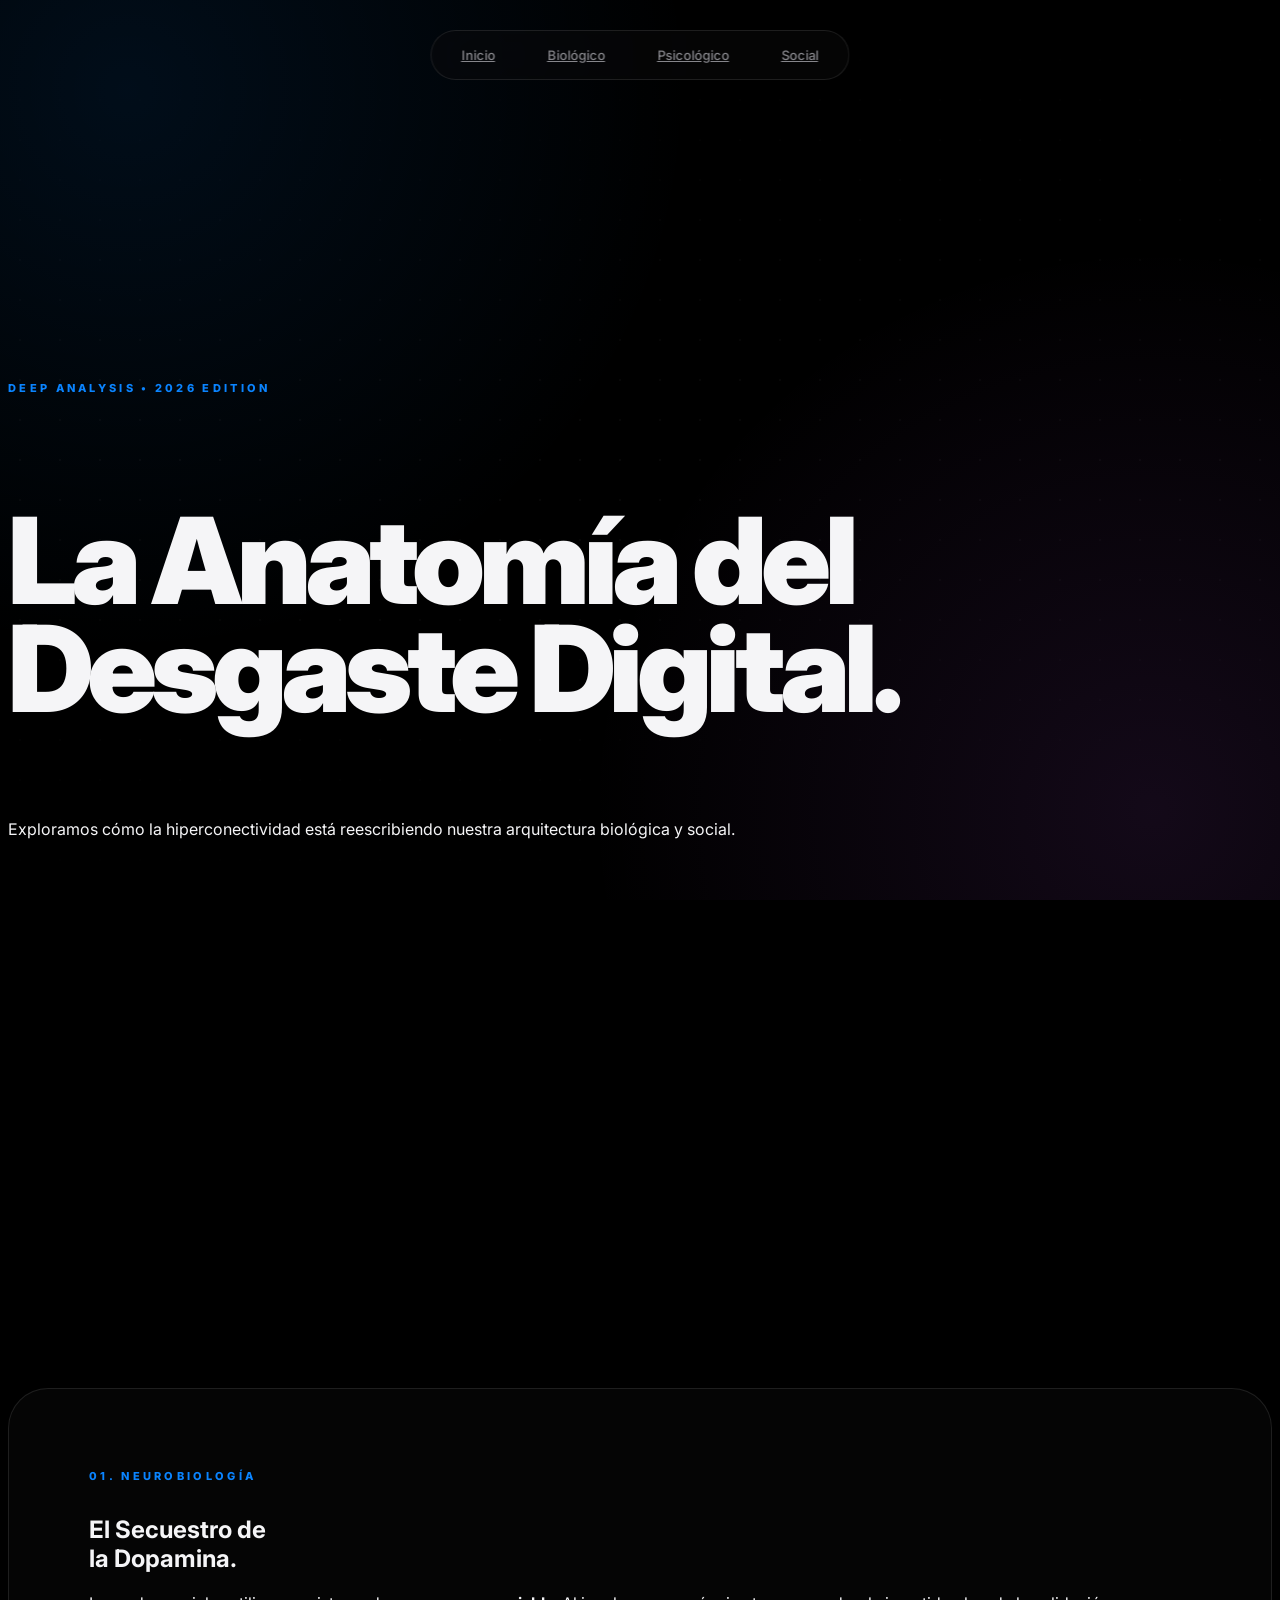
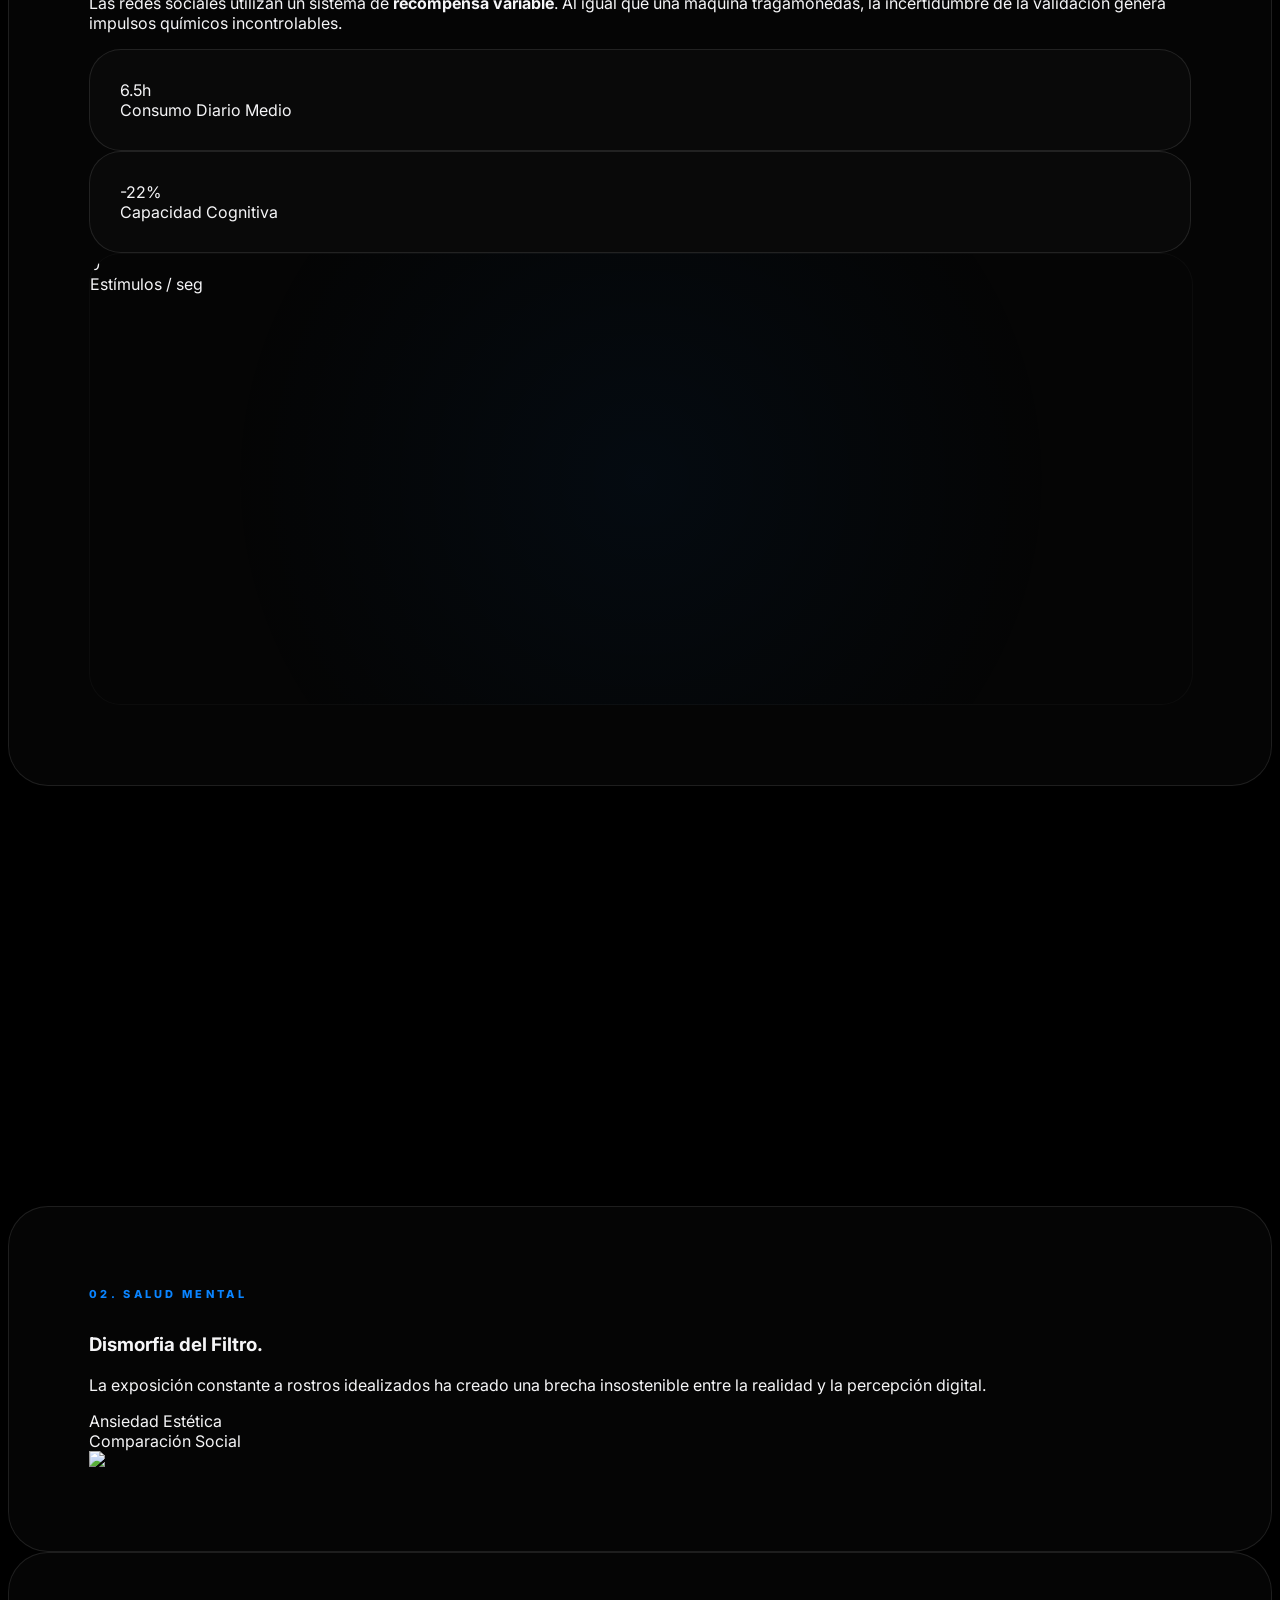
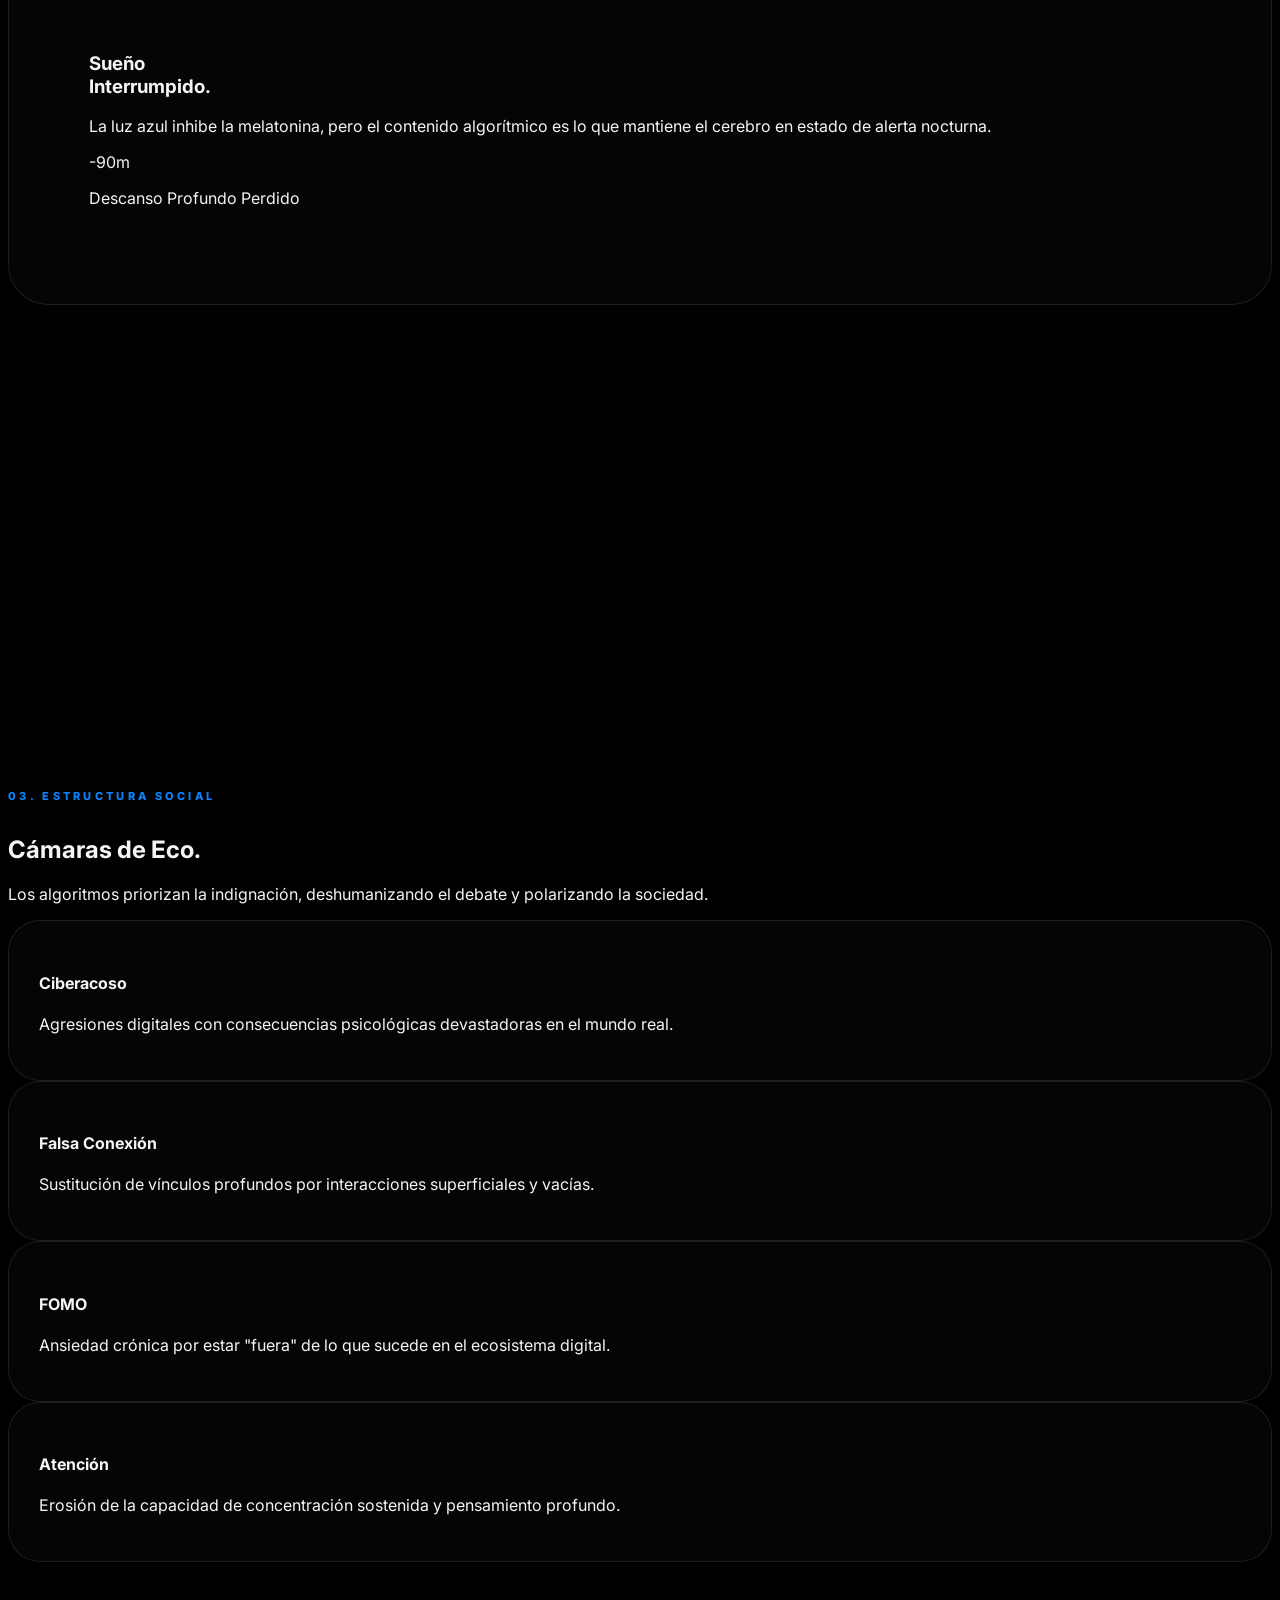
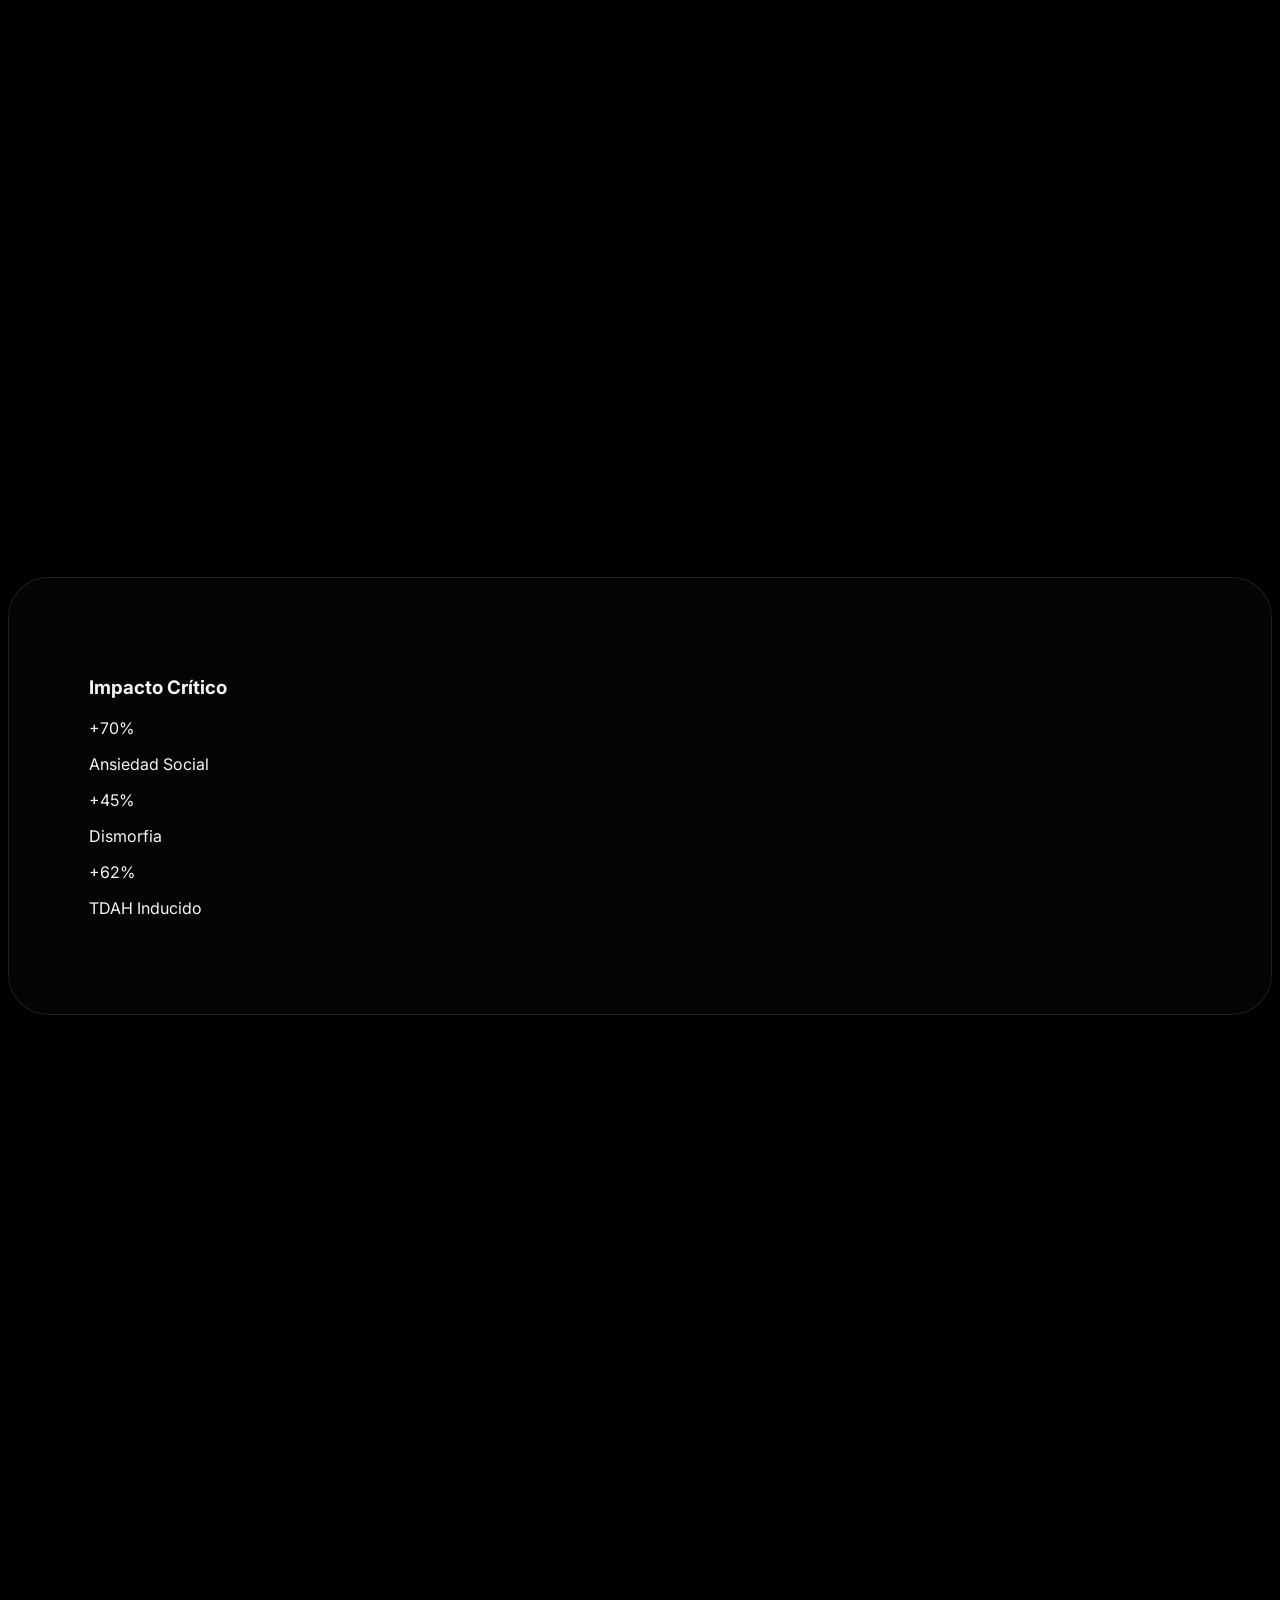
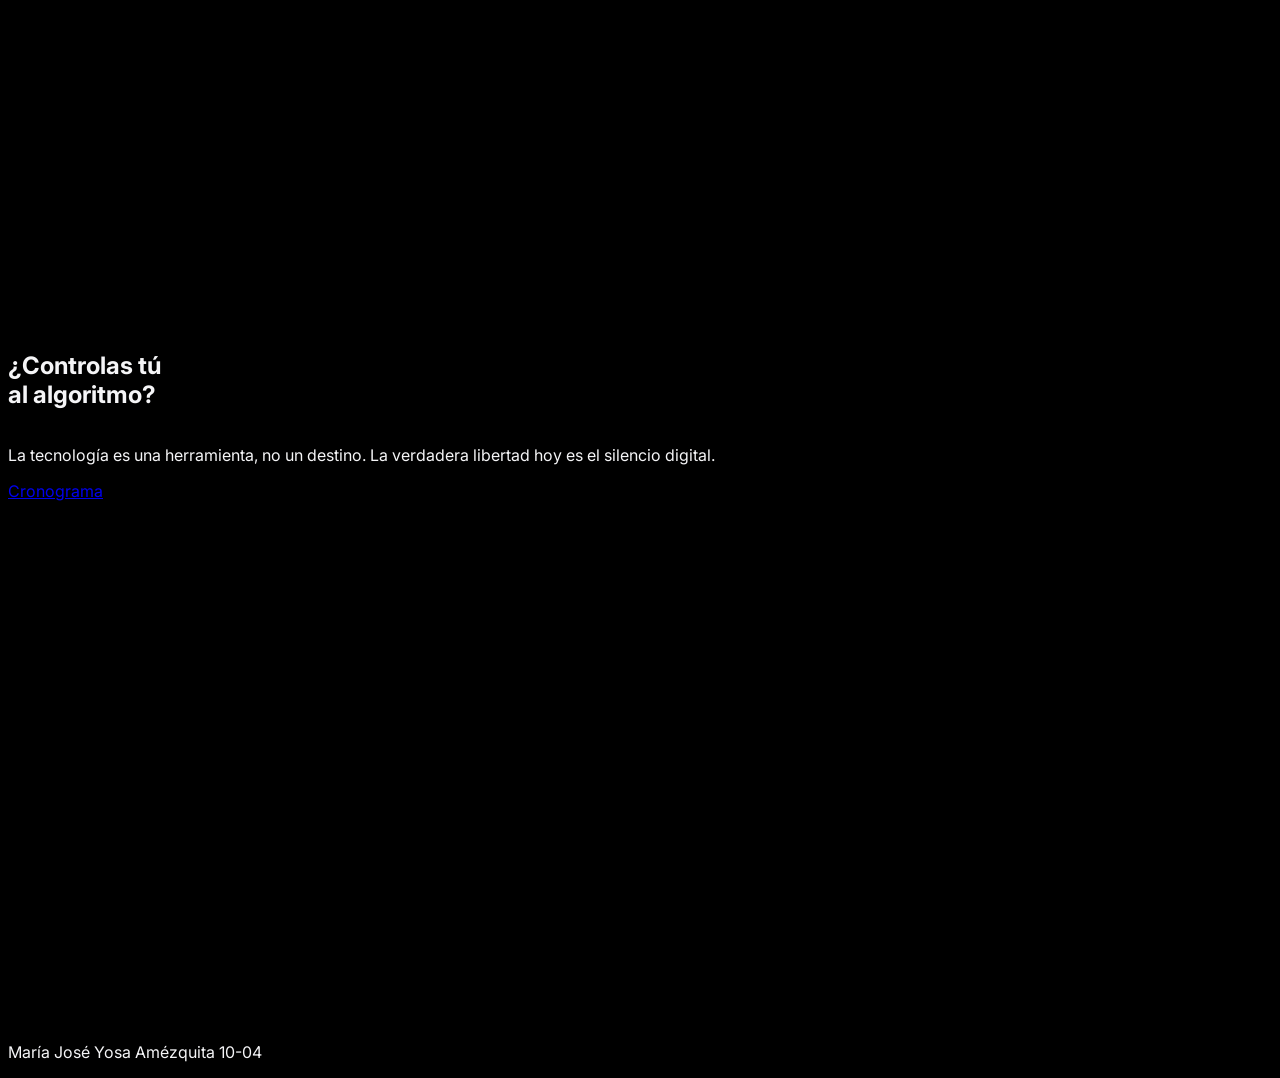
==== html/consecuencias.html @ 604c41d4 "Redes sociales" ====
<!DOCTYPE html>
<html lang="es">

<head>
    <meta charset="UTF-8">
    <meta name="viewport" content="width=device-width, initial-scale=1.0">
    <title>Consecuencias Digitales - Análisis Exhaustivo</title>
    <script src="https://cdn.tailwindcss.com"></script>
    <script src="https://cdnjs.cloudflare.com/ajax/libs/gsap/3.12.5/gsap.min.js"></script>
    <script src="https://cdnjs.cloudflare.com/ajax/libs/gsap/3.12.5/ScrollTrigger.min.js"></script>
    <script src="https://unpkg.com/lucide@latest"></script>
    <link href="https://fonts.googleapis.com/css2?family=Inter:wght@100..900&display=swap" rel="stylesheet">
    <link rel="stylesheet" href="/styles/consecuencias.css">
</head>

<body>
    <div class="mesh-bg"></div>
    <div class="grid-overlay"></div>

    <!-- Navegación Flotante -->
    <nav class="nav-float">
        <a href="/index.html" class="nav-item">Inicio</a>
        <a href="#biologico" class="nav-item">Biológico</a>
        <a href="#psicologico" class="nav-item">Psicológico</a>
        <a href="#social" class="nav-item">Social</a>
    </nav>

    <main class="max-w-7xl mx-auto px-6">

        <!-- HERO SECTION REDISEÑADA -->
        <header class="section-container text-center">
            <span class="section-tag animate-pulse">Deep Analysis • 2026 Edition</span>
            <h1 class="hero-title mb-10 opacity-0 transform translate-y-10 transition-all duration-1000"
                id="main-title">
                La Anatomía del <br>
                <span class="bg-gradient-to-b from-white to-zinc-600 bg-clip-text text-transparent">Desgaste
                    Digital.</span>
            </h1>
            <p class="text-zinc-500 text-xl md:text-2xl max-w-2xl mx-auto font-medium leading-relaxed mb-12">
                Exploramos cómo la hiperconectividad está reescribiendo nuestra arquitectura biológica y social.
            </p>
            <div class="flex justify-center gap-4">
                <div class="w-1 h-12 bg-gradient-to-b from-blue-500 to-transparent rounded-full"></div>
            </div>
        </header>

        <!-- IMPACTO BIOLÓGICO -->
        <section id="biologico" class="section-container">
            <div class="glass-card">
                <div class="grid lg:grid-cols-5 gap-16 items-center">
                    <div class="lg:col-span-3 space-y-10">
                        <div>
                            <span class="section-tag">01. Neurobiología</span>
                            <h2 class="text-6xl font-black tracking-tighter mb-6">El Secuestro de <br>la Dopamina.</h2>
                            <p class="text-zinc-400 text-xl leading-relaxed font-light">
                                Las redes sociales utilizan un sistema de <strong>recompensa variable</strong>. Al igual
                                que una máquina tragamonedas, la incertidumbre de la validación genera impulsos químicos
                                incontrolables.
                            </p>
                        </div>
                        <div class="grid grid-cols-2 gap-8">
                            <div class="insight-card">
                                <div class="text-4xl font-black text-white mb-2">6.5h</div>
                                <div class="text-[10px] text-blue-500 uppercase font-black tracking-widest">Consumo
                                    Diario Medio</div>
                            </div>
                            <div class="insight-card">
                                <div class="text-4xl font-black text-white mb-2">-22%</div>
                                <div class="text-[10px] text-blue-500 uppercase font-black tracking-widest">Capacidad
                                    Cognitiva</div>
                            </div>
                        </div>
                    </div>
                    <div class="lg:col-span-2">
                        <div id="dopamine-canvas" class="flex items-center justify-center">
                            <div class="z-10 text-center">
                                <div class="text-5xl font-black mb-2 tabular-nums" id="particle-count">0</div>
                                <div class="text-[9px] uppercase tracking-[0.5em] text-blue-500 font-black">Estímulos /
                                    seg</div>
                            </div>
                        </div>
                    </div>
                </div>
            </div>
        </section>

        <!-- IMPACTO PSICOLÓGICO -->
        <section id="psicologico" class="section-container">
            <div class="grid md:grid-cols-12 gap-8">
                <!-- Tarjeta Principal: Dismorfia -->
                <div class="glass-card md:col-span-8 group">
                    <div class="relative z-10 h-full flex flex-col justify-between">
                        <div>
                            <span class="section-tag">02. Salud Mental</span>
                            <h3 class="text-5xl font-black tracking-tighter mb-8">Dismorfia del Filtro.</h3>
                            <p class="text-zinc-400 text-xl max-w-lg font-light leading-relaxed">
                                La exposición constante a rostros idealizados ha creado una brecha insostenible entre la
                                realidad y la percepción digital.
                            </p>
                        </div>
                        <div class="flex gap-6 mt-12">
                            <div class="flex items-center gap-2 text-xs font-bold text-zinc-500 uppercase">
                                <i data-lucide="alert-circle" class="w-4 h-4 text-purple-500"></i> Ansiedad Estética
                            </div>
                            <div class="flex items-center gap-2 text-xs font-bold text-zinc-500 uppercase">
                                <i data-lucide="alert-circle" class="w-4 h-4 text-purple-500"></i> Comparación Social
                            </div>
                        </div>
                    </div>
                    <div
                        class="absolute right-0 top-0 h-full w-1/2 opacity-10 group-hover:opacity-30 transition-all duration-1000">
                        <img src="https://images.unsplash.com/photo-1494790108377-be9c29b29330?q=80&w=1000&auto=format&fit=crop"
                            class="h-full object-cover grayscale">
                    </div>
                </div>

                <!-- Tarjeta Secundaria: Sueño -->
                <div
                    class="glass-card md:col-span-4 flex flex-col justify-between border-yellow-500/10 bg-yellow-500/[0.01]">
                    <div>
                        <i data-lucide="moon-star" class="text-yellow-500 w-10 h-10 mb-8"></i>
                        <h3 class="text-3xl font-black tracking-tighter mb-4">Sueño <br>Interrumpido.</h3>
                        <p class="text-zinc-500 text-sm leading-relaxed">
                            La luz azul inhibe la melatonina, pero el contenido algorítmico es lo que mantiene el
                            cerebro en estado de alerta nocturna.
                        </p>
                    </div>
                    <div class="mt-8">
                        <div class="text-5xl font-black text-yellow-500">-90m</div>
                        <p class="text-[9px] text-zinc-600 uppercase font-black tracking-widest mt-2">Descanso Profundo
                            Perdido</p>
                    </div>
                </div>
            </div>
        </section>

        <!-- IMPACTO SOCIAL -->
        <section id="social" class="section-container">
            <div class="text-center mb-20">
                <span class="section-tag">03. Estructura Social</span>
                <h2 class="text-6xl font-black tracking-tighter mb-6">Cámaras de Eco.</h2>
                <p class="text-zinc-500 text-xl max-w-xl mx-auto font-medium">
                    Los algoritmos priorizan la indignación, deshumanizando el debate y polarizando la sociedad.
                </p>
            </div>

            <div class="grid lg:grid-cols-4 gap-4">
                <div class="insight-card border-red-500/10 hover:border-red-500/40">
                    <i data-lucide="shield-x" class="text-red-500 mb-6"></i>
                    <h4 class="font-bold text-lg mb-2">Ciberacoso</h4>
                    <p class="text-zinc-600 text-xs leading-relaxed">Agresiones digitales con consecuencias psicológicas
                        devastadoras en el mundo real.</p>
                </div>
                <div class="insight-card border-orange-500/10 hover:border-orange-500/40">
                    <i data-lucide="users" class="text-orange-500 mb-6"></i>
                    <h4 class="font-bold text-lg mb-2">Falsa Conexión</h4>
                    <p class="text-zinc-600 text-xs leading-relaxed">Sustitución de vínculos profundos por interacciones
                        superficiales y vacías.</p>
                </div>
                <div class="insight-card border-green-500/10 hover:border-green-500/40">
                    <i data-lucide="clock" class="text-green-500 mb-6"></i>
                    <h4 class="font-bold text-lg mb-2">FOMO</h4>
                    <p class="text-zinc-600 text-xs leading-relaxed">Ansiedad crónica por estar "fuera" de lo que sucede
                        en el ecosistema digital.</p>
                </div>
                <div class="insight-card border-blue-500/10 hover:border-blue-500/40">
                    <i data-lucide="brain-circuit" class="text-blue-500 mb-6"></i>
                    <h4 class="font-bold text-lg mb-2">Atención</h4>
                    <p class="text-zinc-600 text-xs leading-relaxed">Erosión de la capacidad de concentración sostenida
                        y pensamiento profundo.</p>
                </div>
            </div>
        </section>

        <!-- DATA SUMMARY REDISEÑADO -->
        <section class="section-container">
            <div class="glass-card border-zinc-500/10">
                <h3 class="text-4xl font-black mb-16 text-center tracking-tighter">Impacto Crítico</h3>
                <div class="grid md:grid-cols-3 gap-12">
                    <div class="space-y-4 text-center">
                        <div class="text-6xl font-black text-red-500">+70%</div>
                        <p class="text-[10px] text-zinc-500 uppercase font-black tracking-[0.3em]">Ansiedad Social</p>
                        <div class="h-1.5 w-full bg-white/5 rounded-full overflow-hidden">
                            <div class="h-full bg-red-500 w-[70%]"></div>
                        </div>
                    </div>
                    <div class="space-y-4 text-center">
                        <div class="text-6xl font-black text-purple-500">+45%</div>
                        <p class="text-[10px] text-zinc-500 uppercase font-black tracking-[0.3em]">Dismorfia</p>
                        <div class="h-1.5 w-full bg-white/5 rounded-full overflow-hidden">
                            <div class="h-full bg-purple-500 w-[45%]"></div>
                        </div>
                    </div>
                    <div class="space-y-4 text-center">
                        <div class="text-6xl font-black text-blue-500">+62%</div>
                        <p class="text-[10px] text-zinc-500 uppercase font-black tracking-[0.3em]">TDAH Inducido</p>
                        <div class="h-1.5 w-full bg-white/5 rounded-full overflow-hidden">
                            <div class="h-full bg-blue-500 w-[62%]"></div>
                        </div>
                    </div>
                </div>
            </div>
        </section>

        <!-- CTA FINAL -->
        <section class="section-container text-center py-40">
            <div class="relative inline-block mb-12">
                <div class="absolute inset-0 bg-blue-500/10 blur-[120px]"></div>
                <h2 class="text-7xl font-black tracking-tighter relative">¿Controlas tú <br>al algoritmo?</h2>
            </div>
            <p class="text-zinc-500 text-xl mb-16 max-w-xl mx-auto font-medium">
                La tecnología es una herramienta, no un destino. La verdadera libertad hoy es el silencio digital.
            </p>
            <div class="flex flex-col md:flex-row gap-8 justify-center items-center">
                <a href="/index.html"
                    class="px-12 py-6 text-zinc-400 border border-white/10 rounded-2xl font-black uppercase tracking-tighter hover:bg-white/5 transition-all">
                    Cronograma
                </a>
            </div>
        </section>

    </main>

    <footer class="py-20 text-center border-t border-zinc-900">
        <p class="text-zinc-700 text-[9px] font-black uppercase tracking-[0.5em] mb-4">María José Yosa Amézquita 10-04
        </p>
    </footer>

    <script src="/js/consecuencias.js"></script>
</body>

</html>
---- styles/consecuencias.css ----
:root {
            --apple-bg: #000000;
            --apple-text: #f5f5f7;
            --apple-sub: #86868b;
            --apple-blue: #0a84ff;
            --apple-purple: #bf5af2;
            --apple-red: #ff453a;
            --apple-green: #30d158;
            --glass: rgba(255, 255, 255, 0.02);
            --glass-border: rgba(255, 255, 255, 0.1);
        }

        body {
            font-family: 'Inter', -apple-system, sans-serif;
            background-color: var(--apple-bg);
            color: var(--apple-text);
            overflow-x: hidden;
            scroll-behavior: smooth;
            -webkit-font-smoothing: antialiased;
        }

        /* --- Estética de Fondo Pro --- */
        .mesh-bg {
            position: fixed;
            top: 0;
            left: 0;
            width: 100%;
            height: 100%;
            background:
                radial-gradient(circle at 10% 10%, rgba(10, 132, 255, 0.1) 0%, transparent 40%),
                radial-gradient(circle at 90% 90%, rgba(191, 90, 242, 0.1) 0%, transparent 40%);
            z-index: -1;
        }

        .grid-overlay {
            position: fixed;
            inset: 0;
            background-image: radial-gradient(circle, rgba(255, 255, 255, 0.03) 1px, transparent 1px);
            background-size: 40px 40px;
            z-index: -1;
            mask-image: linear-gradient(to bottom, transparent, black, transparent);
        }

        /* --- Navegación Flotante Minimalista --- */
        .nav-float {
            position: fixed;
            top: 30px;
            left: 50%;
            transform: translateX(-50%);
            z-index: 1000;
            background: rgba(10, 10, 10, 0.5);
            backdrop-filter: blur(30px) saturate(180%);
            padding: 6px;
            border-radius: 50px;
            border: 1px solid var(--glass-border);
            display: flex;
            gap: 4px;
        }

        .nav-item {
            padding: 10px 24px;
            border-radius: 40px;
            font-size: 13px;
            font-weight: 500;
            color: var(--apple-sub);
            transition: all 0.4s cubic-bezier(0.16, 1, 0.3, 1);
        }

        .nav-item:hover {
            color: white;
            background: rgba(255, 255, 255, 0.08);
        }

        .nav-item.active {
            background: white;
            color: black;
            box-shadow: 0 4px 15px rgba(255, 255, 255, 0.2);
        }

        /* --- Arquitectura de Tarjetas --- */
        .section-container {
            min-height: 100vh;
            display: flex;
            flex-direction: column;
            justify-content: center;
            padding: 160px 0;
        }

        .glass-card {
            background: var(--glass);
            border: 1px solid var(--glass-border);
            border-radius: 40px;
            padding: 80px;
            backdrop-filter: blur(40px);
            position: relative;
            overflow: hidden;
            transition: transform 0.8s cubic-bezier(0.16, 1, 0.3, 1), border-color 0.4s ease;
        }

        .glass-card:hover {
            border-color: rgba(255, 255, 255, 0.2);
            transform: translateY(-5px);
        }

        /* --- Tipografía High-End --- */
        .hero-title {
            font-size: clamp(3.5rem, 10vw, 7.5rem);
            line-height: 0.9;
            letter-spacing: -0.05em;
            font-weight: 900;
        }

        .section-tag {
            font-size: 11px;
            letter-spacing: 0.3em;
            font-weight: 800;
            text-transform: uppercase;
            color: var(--apple-blue);
            margin-bottom: 2rem;
            display: block;
        }

        /* --- Visualizadores --- */
        #dopamine-canvas {
            width: 100%;
            height: 450px;
            border-radius: 32px;
            background: radial-gradient(circle at center, rgba(10, 132, 255, 0.05) 0%, transparent 70%);
            position: relative;
            overflow: hidden;
            border: 1px solid rgba(255, 255, 255, 0.03);
        }

        .particle {
            position: absolute;
            background: var(--apple-blue);
            border-radius: 50%;
            filter: blur(6px);
            box-shadow: 0 0 25px var(--apple-blue);
            opacity: 0.6;
        }

        /* --- Gráficos de Datos --- */
        .insight-card {
            background: rgba(255, 255, 255, 0.02);
            border: 1px solid var(--glass-border);
            padding: 30px;
            border-radius: 32px;
            transition: all 0.4s ease;
        }

        .insight-card:hover {
            background: rgba(255, 255, 255, 0.04);
            transform: scale(1.02);
        }

        /* --- Scrollbar --- */
        ::-webkit-scrollbar {
            width: 4px;
        }

        ::-webkit-scrollbar-thumb {
            background: #444;
            border-radius: 10px;
        }
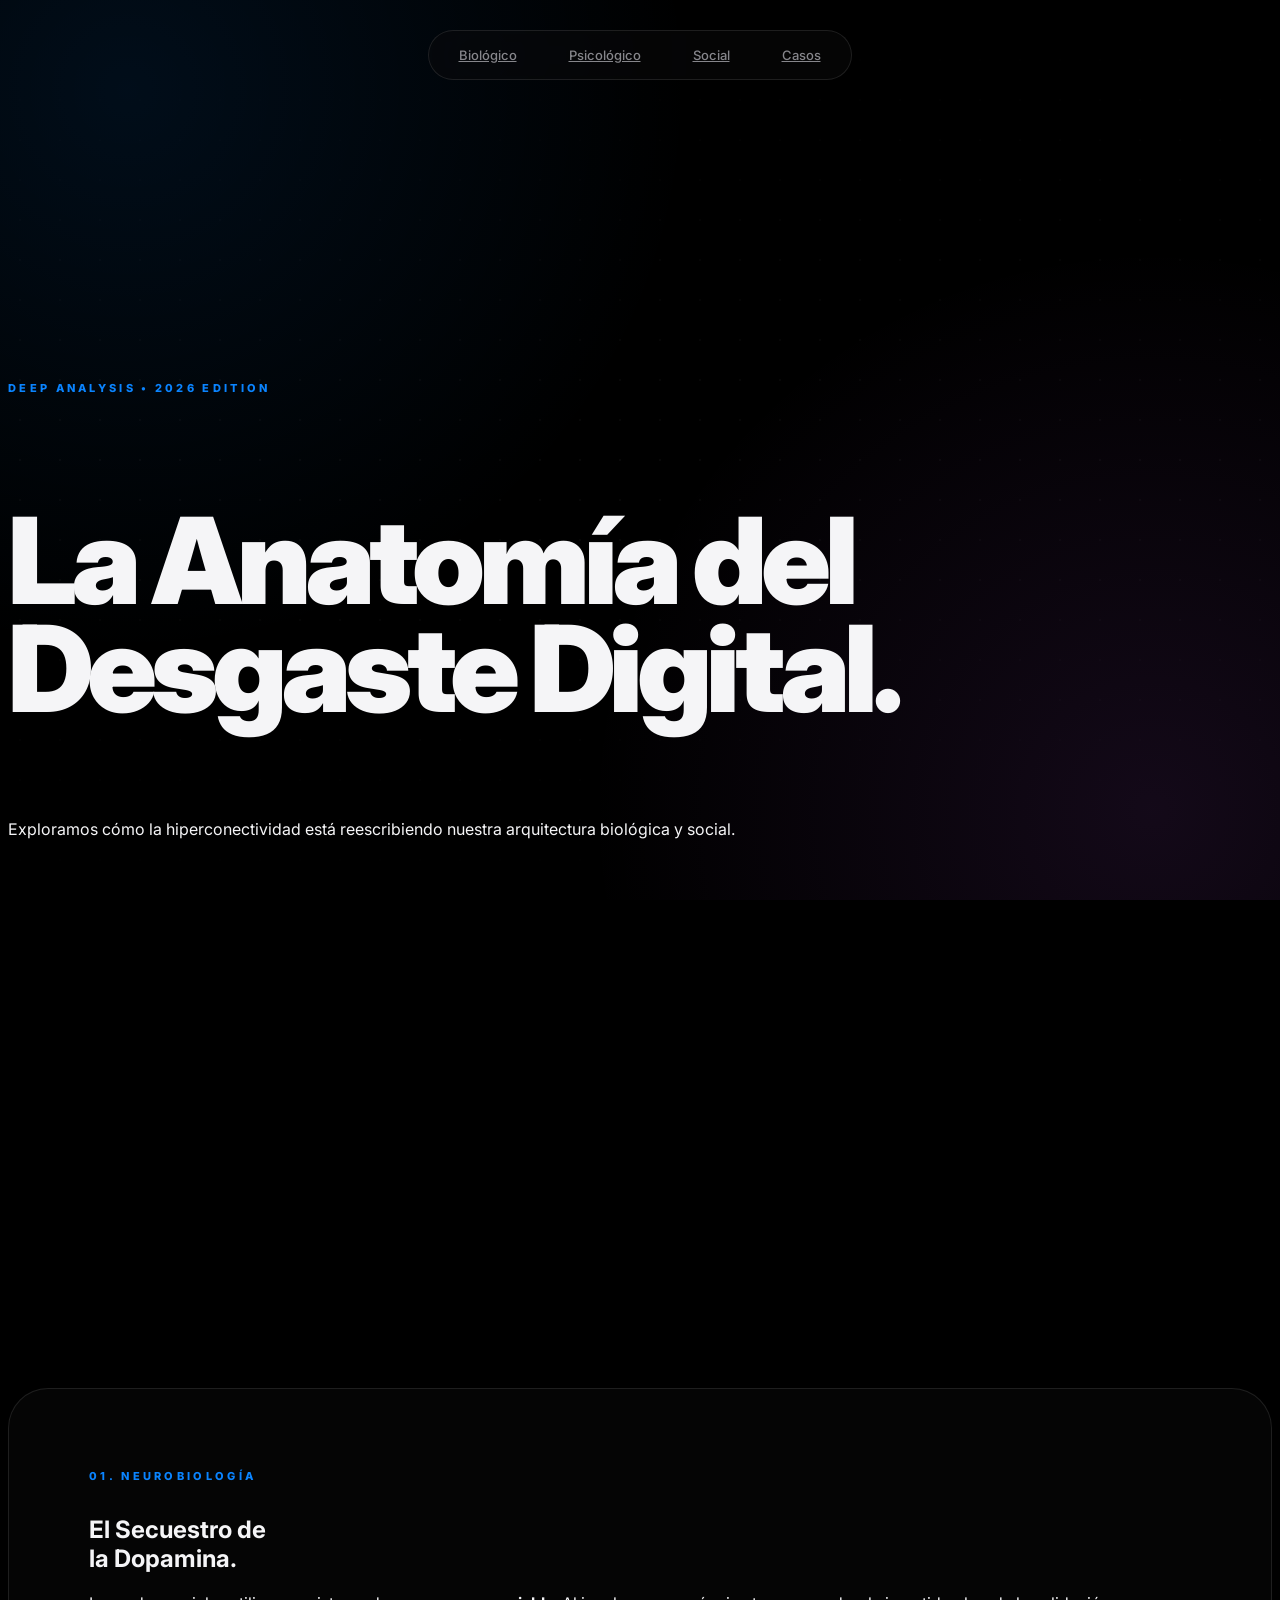
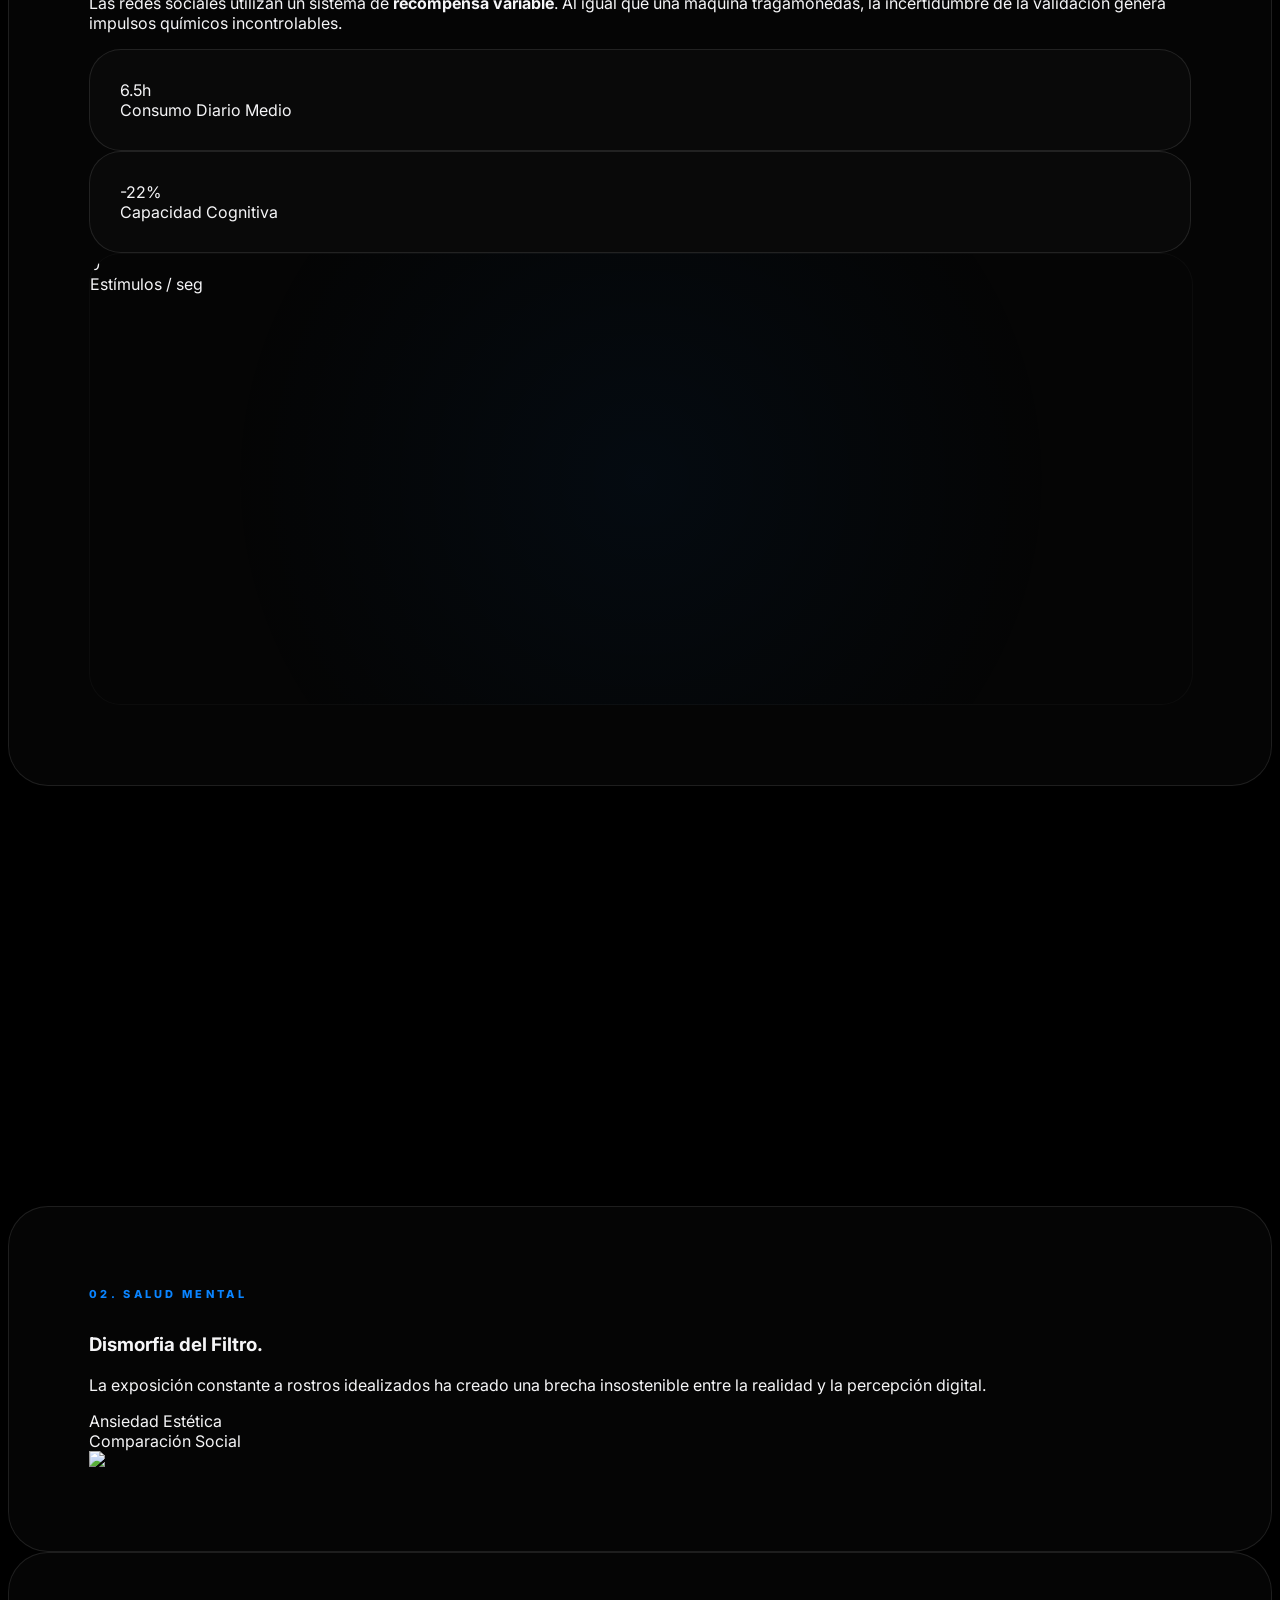
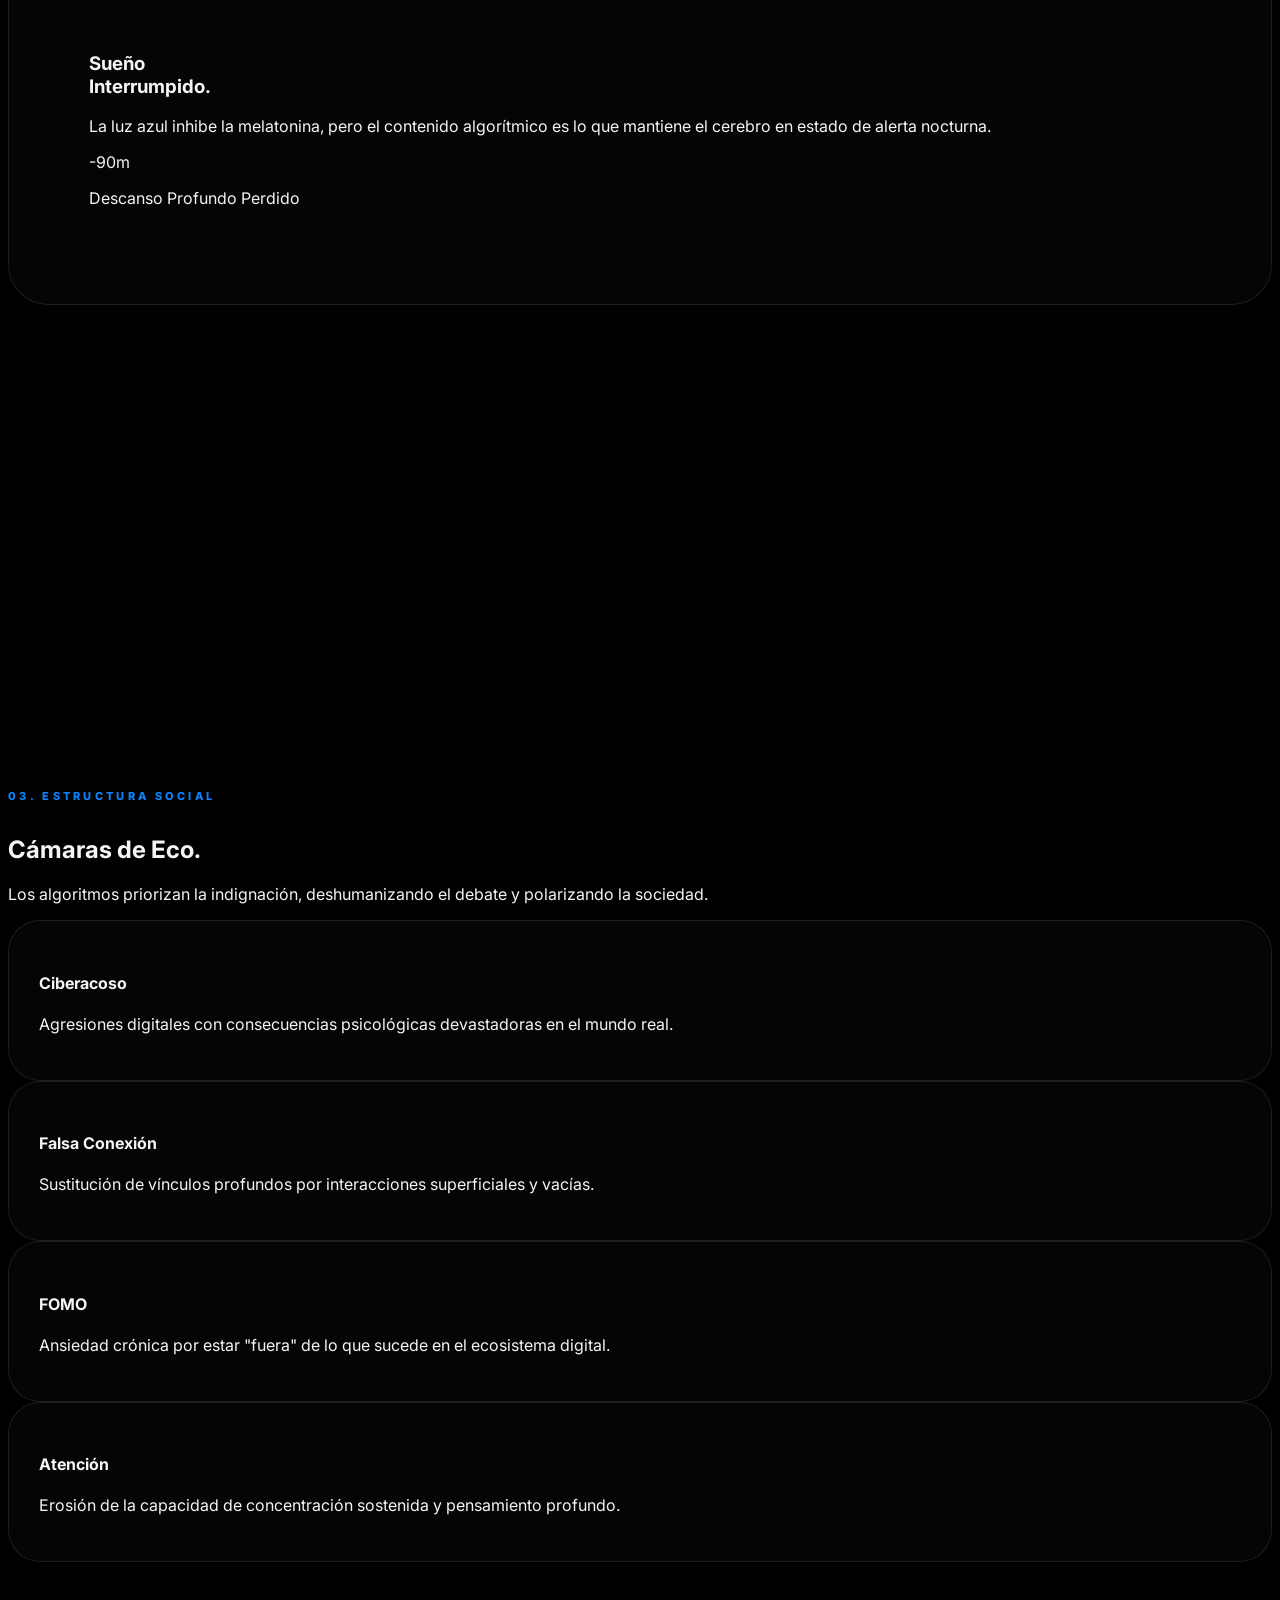
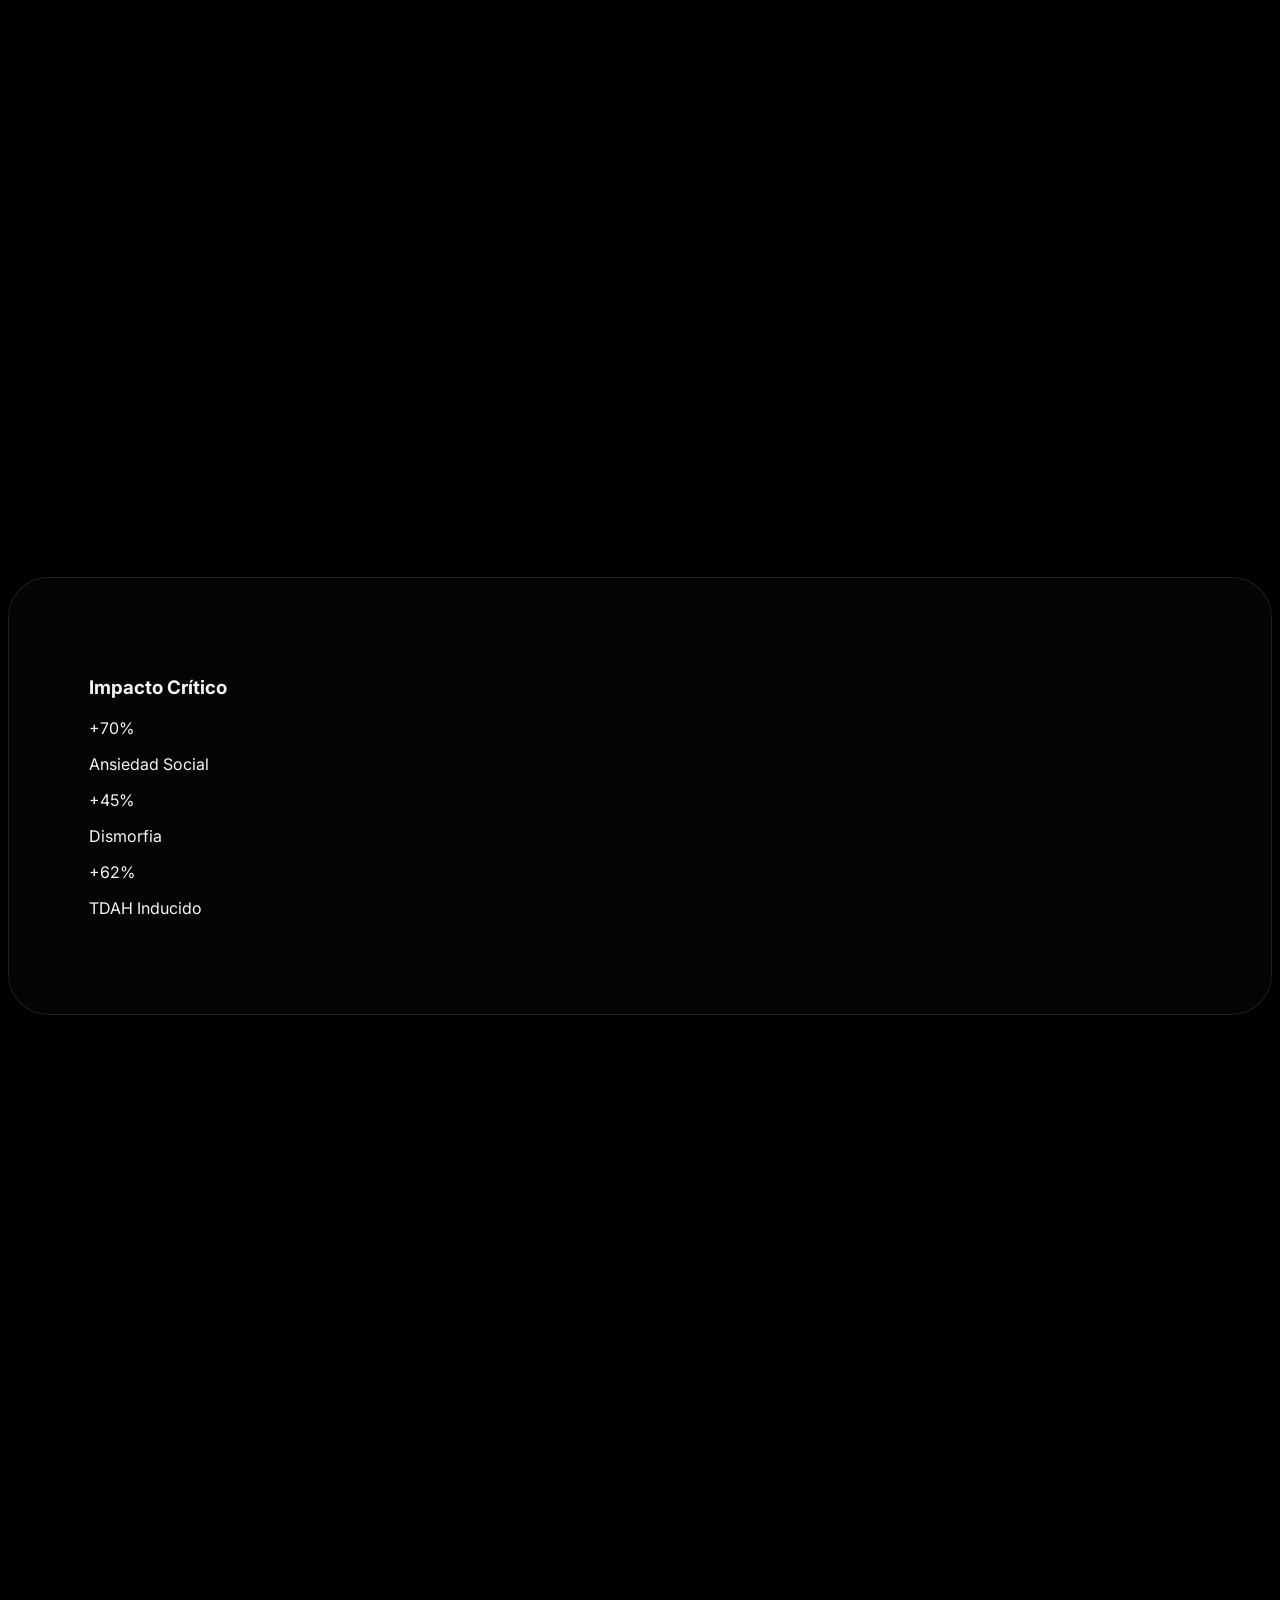
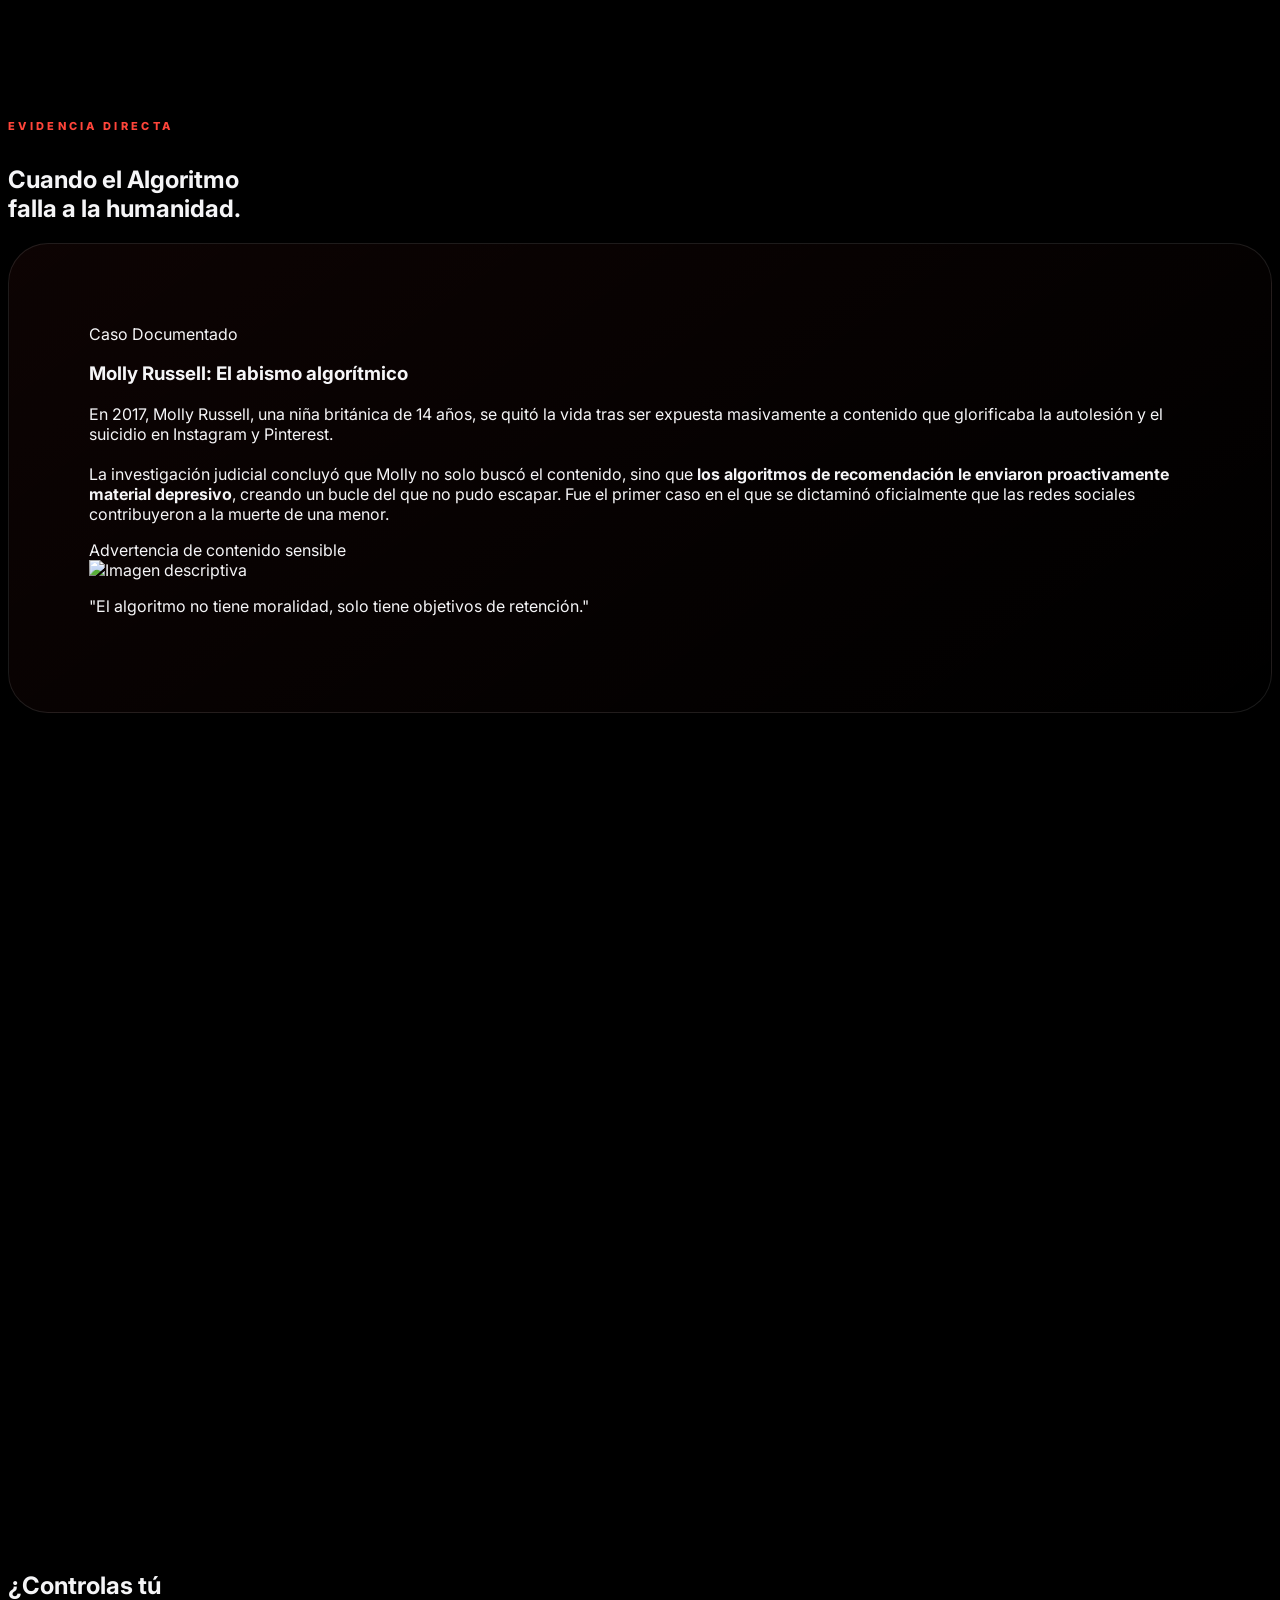
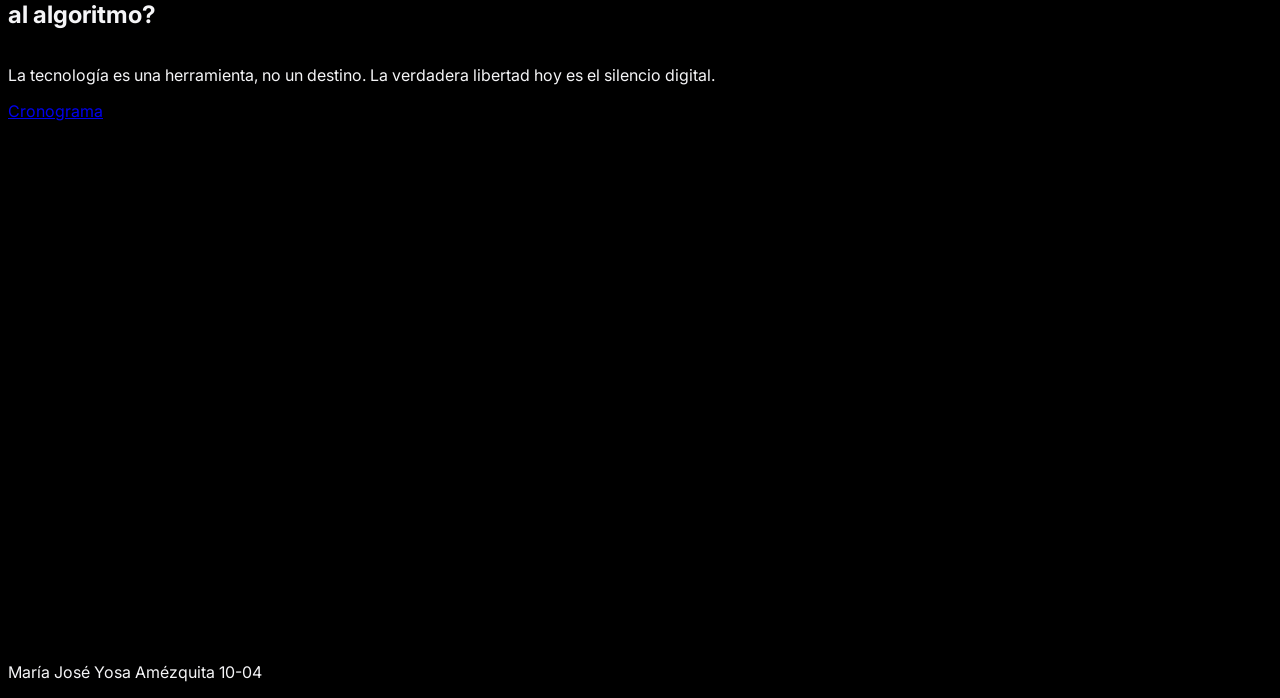
==== commit 546b9450: "casos reales" ====
--- a/html/consecuencias.html
+++ b/html/consecuencias.html
@@ -19,10 +19,10 @@
 
     <!-- Navegación Flotante -->
     <nav class="nav-float">
-        <a href="/index.html" class="nav-item">Inicio</a>
         <a href="#biologico" class="nav-item">Biológico</a>
         <a href="#psicologico" class="nav-item">Psicológico</a>
         <a href="#social" class="nav-item">Social</a>
+        <a href="#casos" class="nav-item">Casos</a>
     </nav>
 
     <main class="max-w-7xl mx-auto px-6">
@@ -201,9 +201,58 @@
                 </div>
             </div>
         </section>
+        <section id="casos" class="section-container">
+            <div class="mb-12">
+                <span class="section-tag" style="color: var(--apple-red)">Evidencia Directa</span>
+                <h2 class="text-6xl font-black tracking-tighter">Cuando el Algoritmo <br><span
+                        class="text-red-500">falla a la humanidad.</span></h2>
+            </div>
+
+            <div class="glass-card border-red-500/20"
+                style="background: linear-gradient(145deg, rgba(255, 69, 58, 0.05) 0%, transparent 100%);">
+                <div class="grid md:grid-cols-2 gap-16 items-center">
+                    <!-- Columna izquierda: historia -->
+                    <div>
+                        <div
+                            class="inline-flex items-center px-4 py-1.5 rounded-full bg-red-500/10 text-red-500 text-[10px] font-black tracking-widest uppercase mb-8">
+                            Caso Documentado
+                        </div>
+                        <h3 class="text-4xl font-bold mb-6">Molly Russell: El abismo algorítmico</h3>
+                        <p class="text-zinc-400 text-lg font-light leading-relaxed mb-8">
+                            En 2017, Molly Russell, una niña británica de 14 años, se quitó la vida tras ser expuesta
+                            masivamente a contenido que glorificaba la autolesión y el suicidio en Instagram y
+                            Pinterest.
+                            <br><br>
+                            La investigación judicial concluyó que Molly no solo buscó el contenido, sino que
+                            <strong>los
+                                algoritmos de recomendación le enviaron proactivamente material depresivo</strong>,
+                            creando un
+                            bucle del que no pudo escapar. Fue el primer caso en el que se dictaminó oficialmente que
+                            las redes sociales contribuyeron a la muerte de una menor.
+                        </p>
+                        <div class="flex items-center gap-4 text-red-400/60 font-medium">
+                            <i data-lucide="AlertTriangle"></i>
+                            <span class="text-xs uppercase tracking-widest">Advertencia de contenido sensible</span>
+                        </div>
+                    </div>
+
+                    <!-- Columna derecha: imagen + frase -->
+                    <div class="relative">
+                        <div
+                            class="aspect-square rounded-3xl overflow-hidden border border-white/10 bg-zinc-900 flex flex-col items-center justify-center p-4 text-center">
+                            <img src="https://imagenes.elpais.com/resizer/v2/BNYJIGU7VNCNTEXLNSL7NP7NTI.jpg?auth=508294cc9d2e0ed1999b096ce424c4995bad075bcfa032e0e7ad6a6b505fbd5c&width=1200"
+                                alt="Imagen descriptiva" class="w-full h-auto rounded-2xl mb-6 object-cover">
+                            <p class="text-zinc-500 italic">"El algoritmo no tiene moralidad, solo tiene objetivos de
+                                retención."</p>
+                        </div>
+                        <div class="absolute -bottom-6 -right-6 w-32 h-32 bg-red-500/20 blur-3xl -z-10"></div>
+                    </div>
+                </div>
+            </div>
+        </section>
 
         <!-- CTA FINAL -->
-        <section class="section-container text-center py-40">
+        <section id="cta" class="section-container text-center py-40">
             <div class="relative inline-block mb-12">
                 <div class="absolute inset-0 bg-blue-500/10 blur-[120px]"></div>
                 <h2 class="text-7xl font-black tracking-tighter relative">¿Controlas tú <br>al algoritmo?</h2>
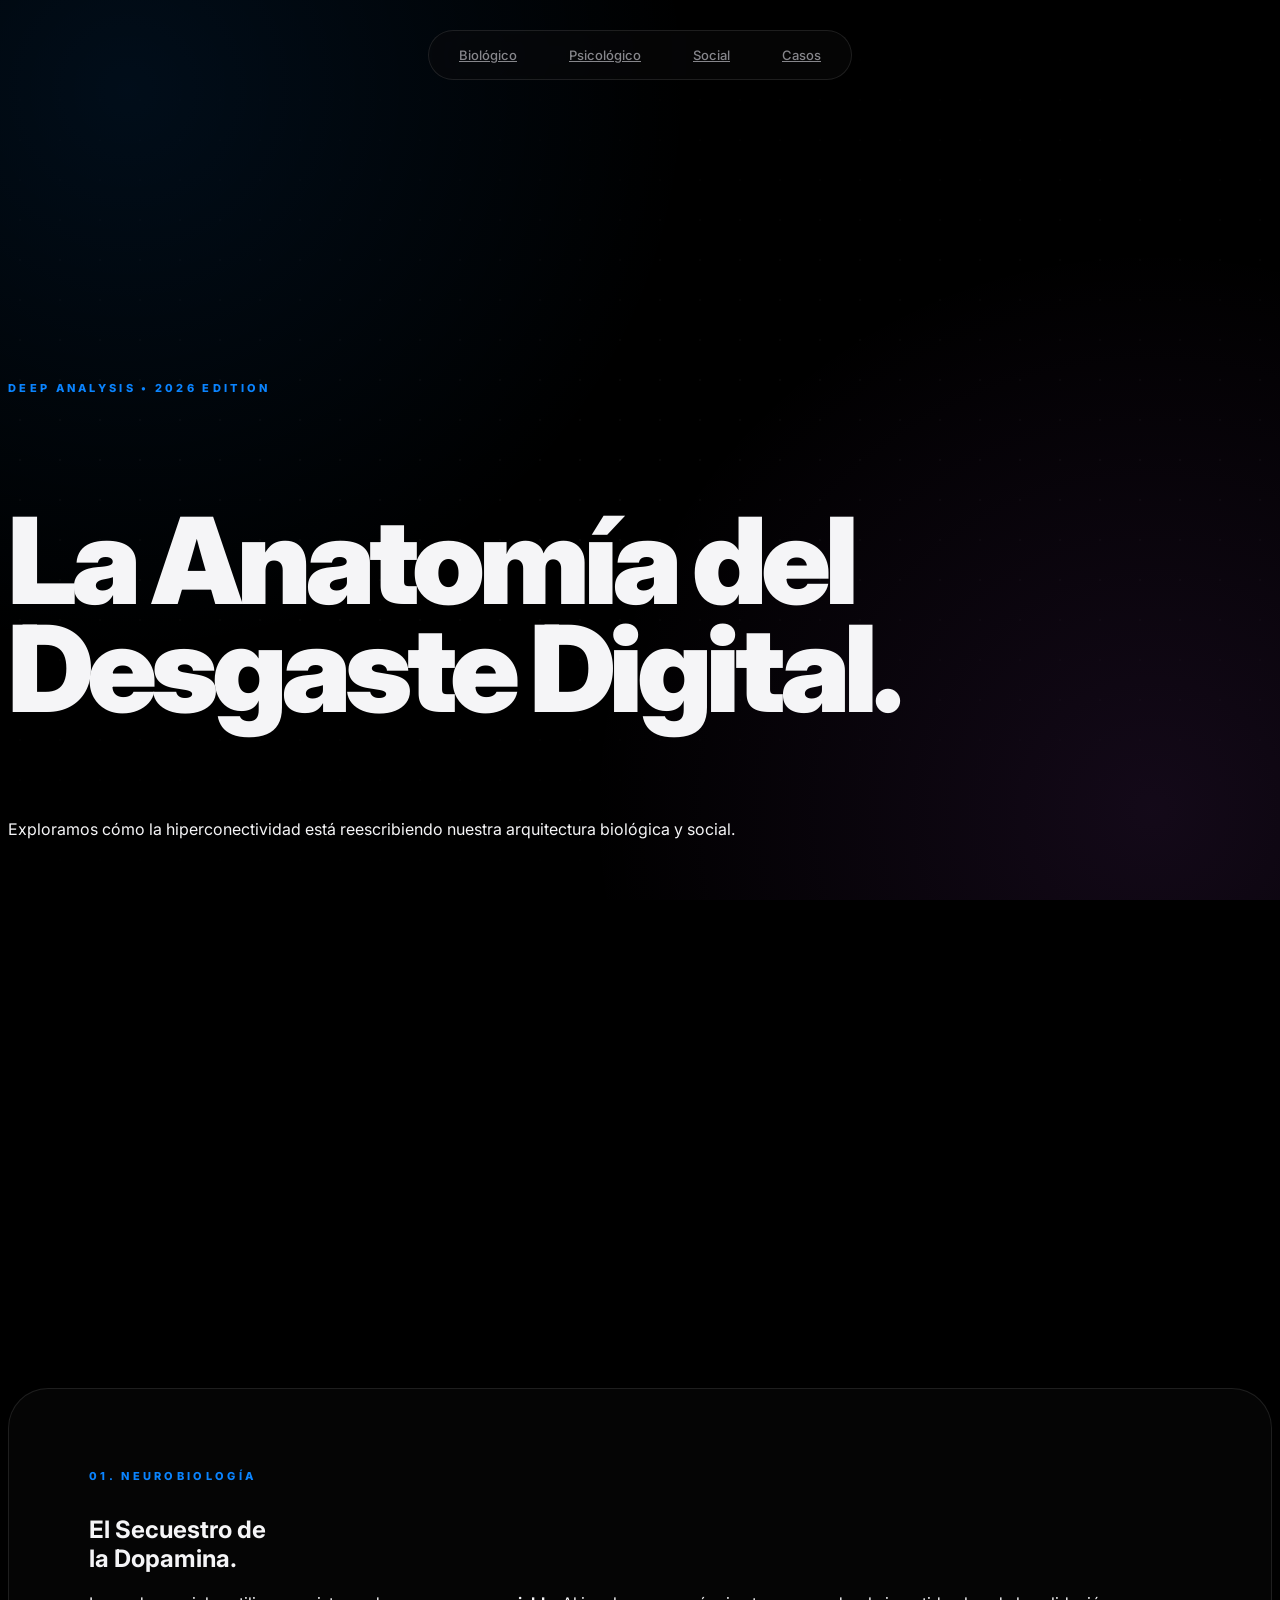
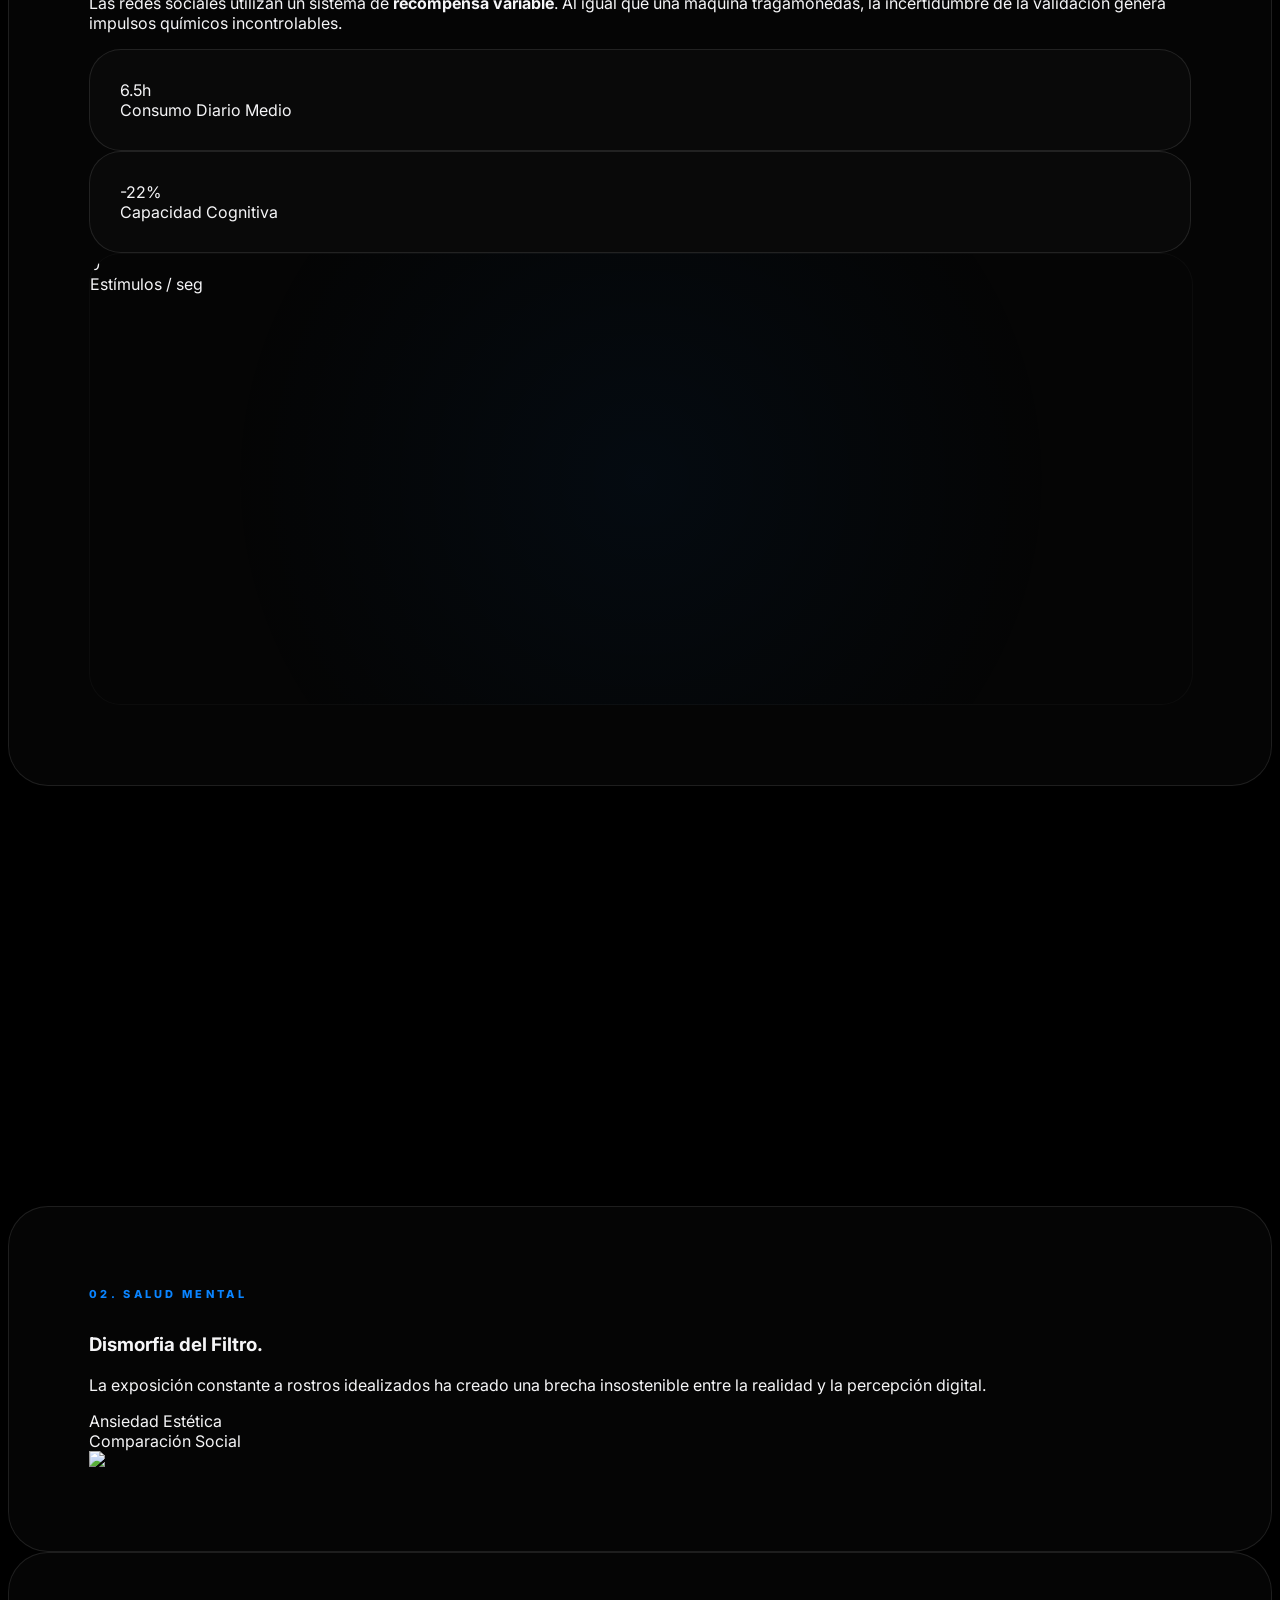
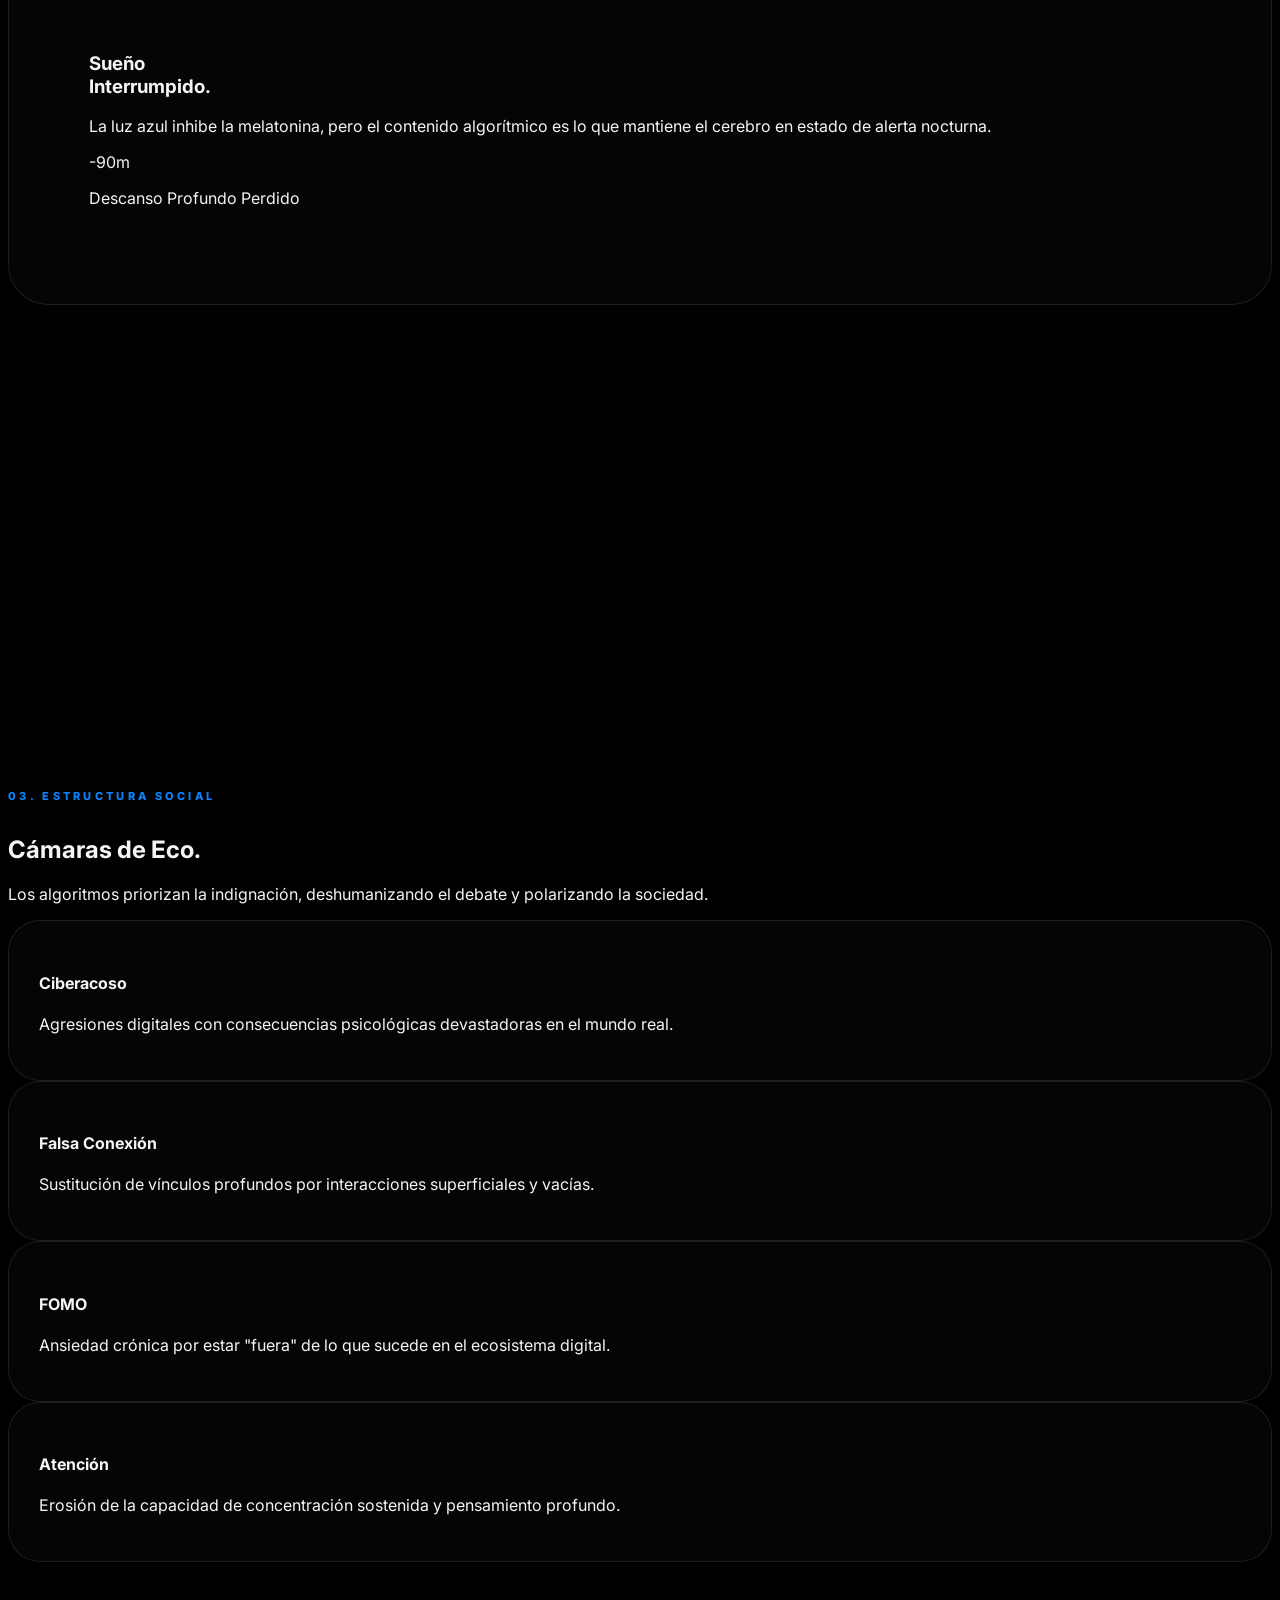
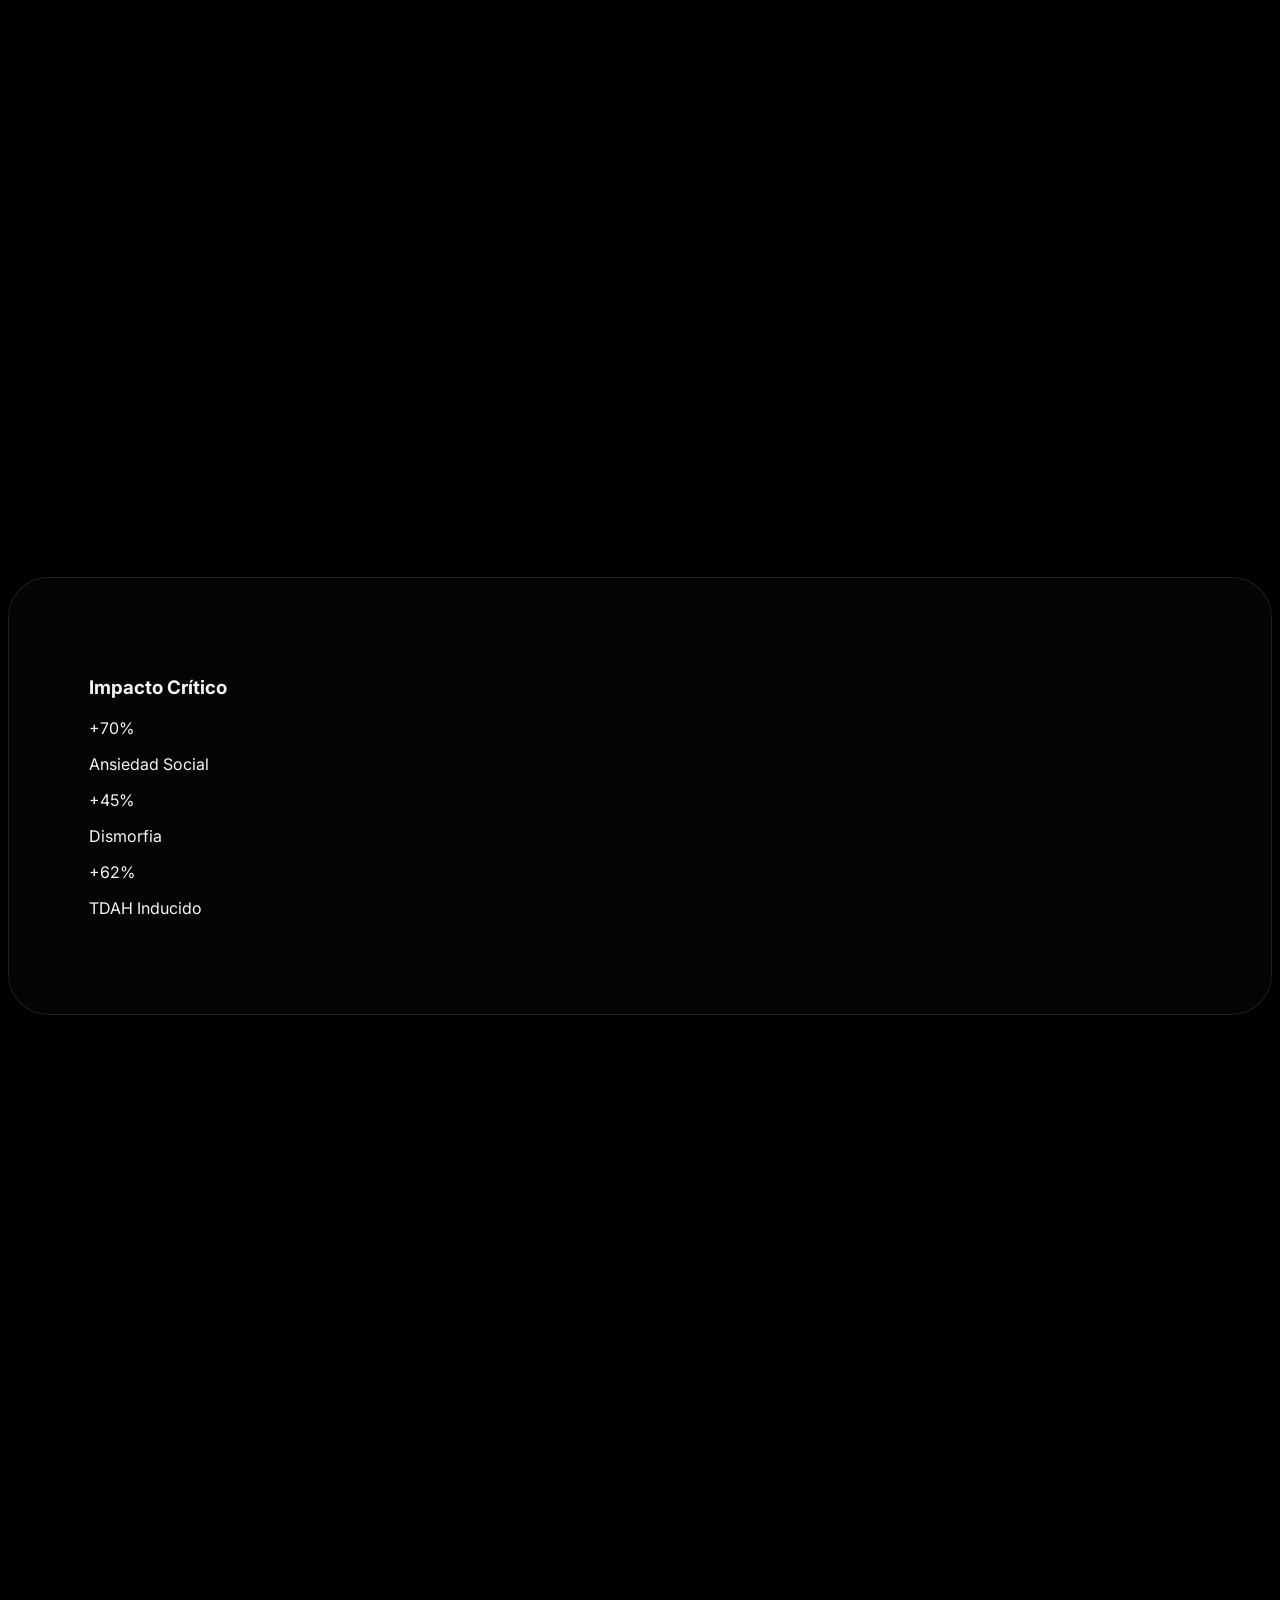
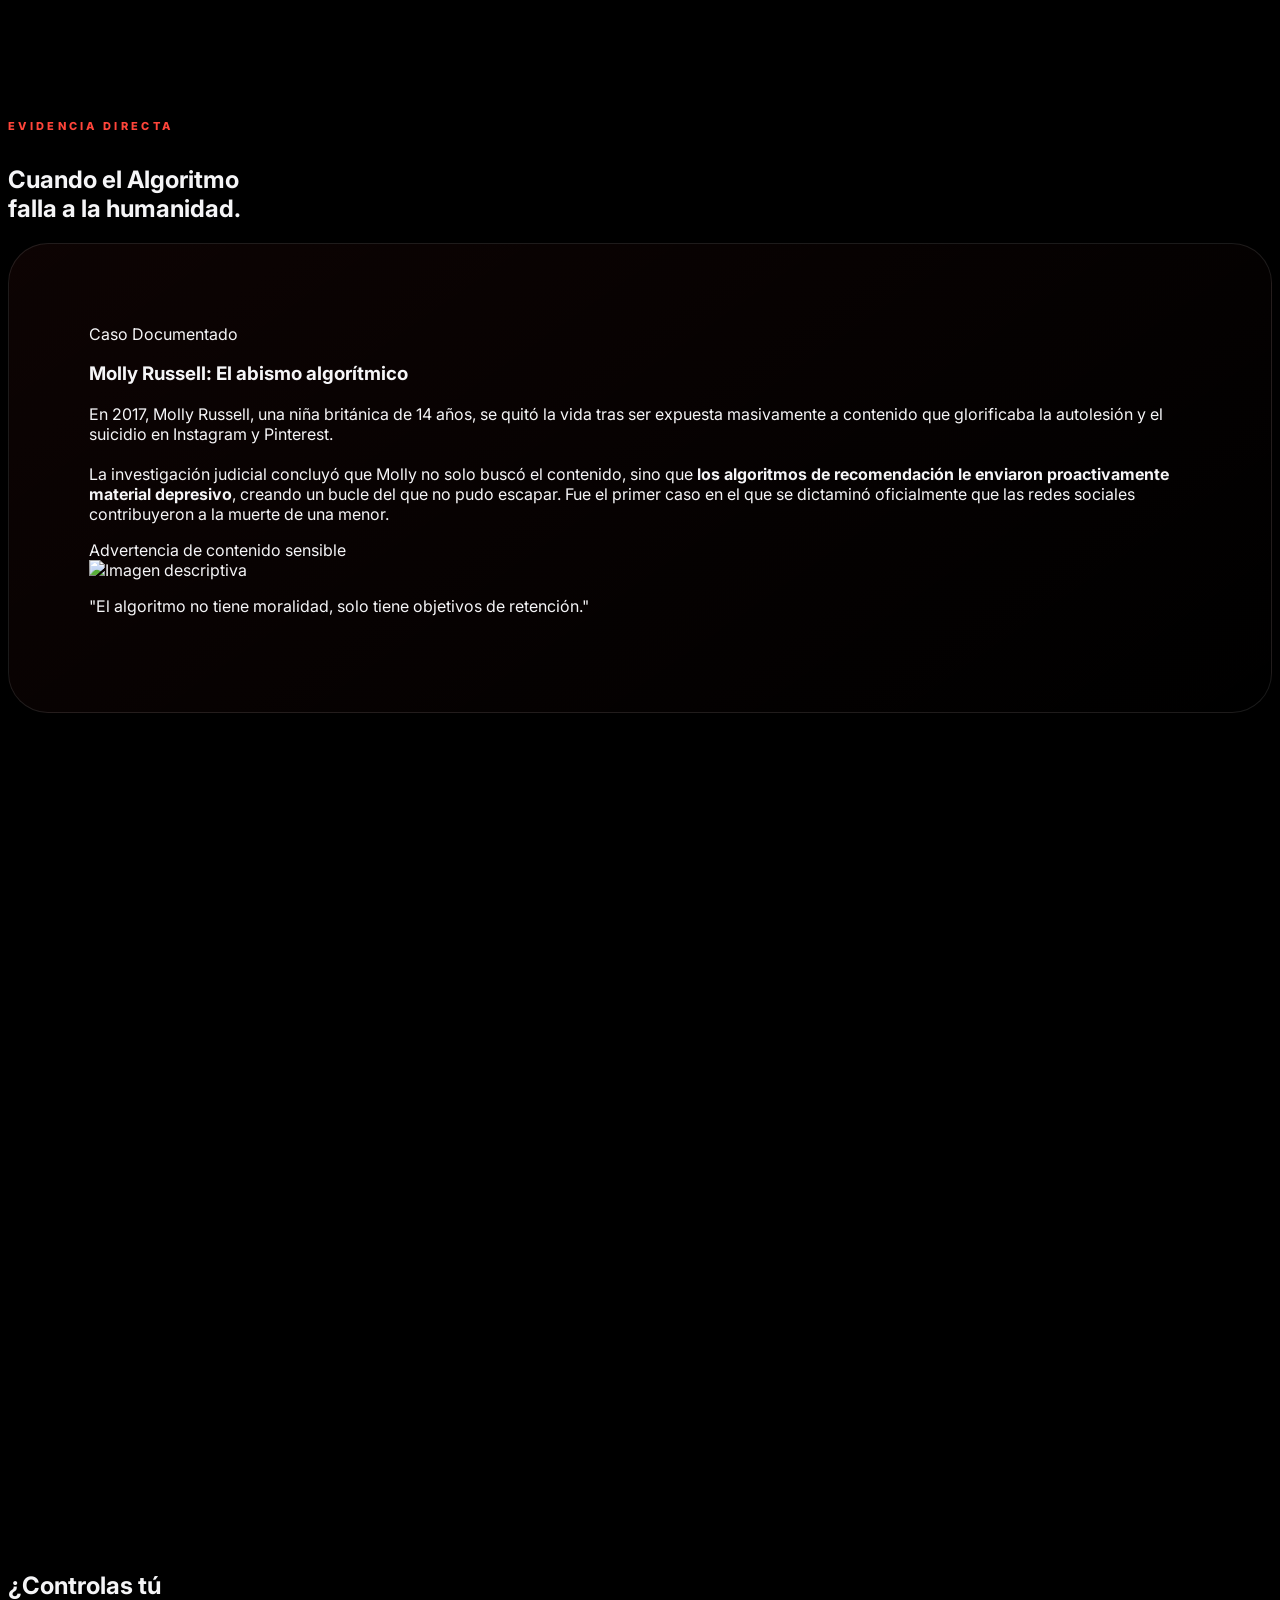
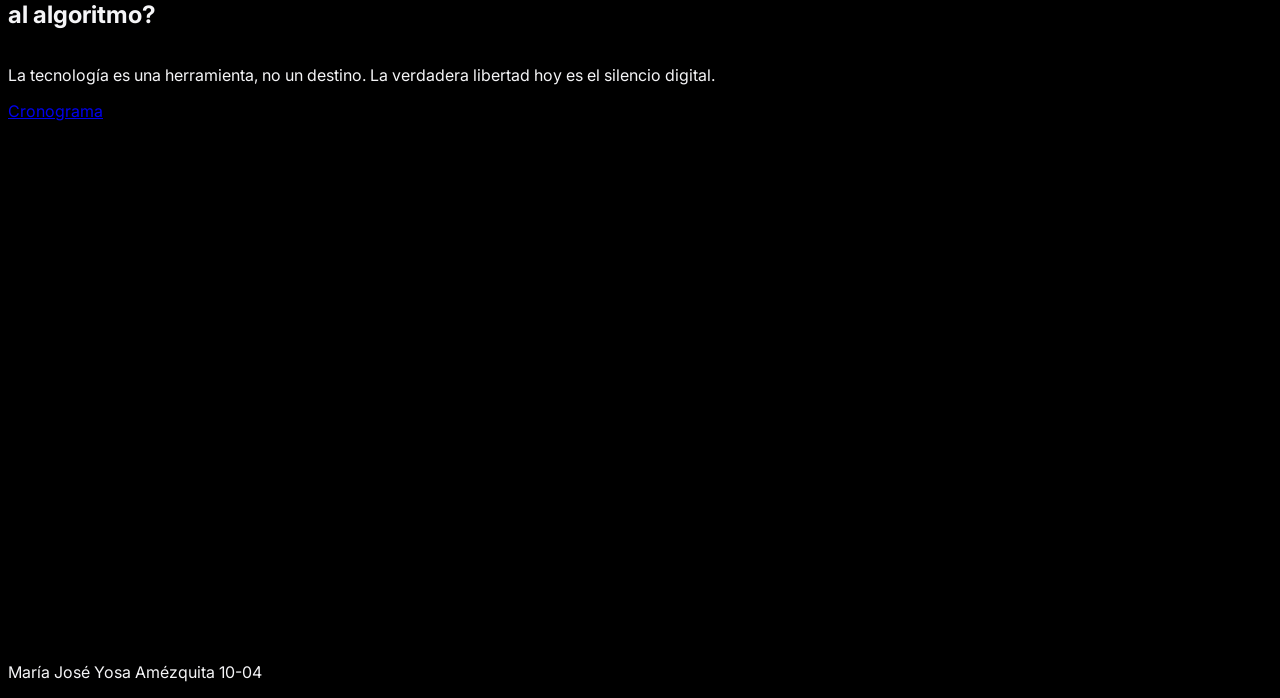
==== commit d0cb8233: "scroll rico" ====
--- a/html/consecuencias.html
+++ b/html/consecuencias.html
@@ -4,7 +4,7 @@
 <head>
     <meta charset="UTF-8">
     <meta name="viewport" content="width=device-width, initial-scale=1.0">
-    <title>Consecuencias Digitales - Análisis Exhaustivo</title>
+    <title>Consecuencias</title>
     <script src="https://cdn.tailwindcss.com"></script>
     <script src="https://cdnjs.cloudflare.com/ajax/libs/gsap/3.12.5/gsap.min.js"></script>
     <script src="https://cdnjs.cloudflare.com/ajax/libs/gsap/3.12.5/ScrollTrigger.min.js"></script>
--- a/styles/consecuencias.css
+++ b/styles/consecuencias.css
@@ -162,4 +162,8 @@
         ::-webkit-scrollbar-thumb {
             background: #444;
             border-radius: 10px;
+        }
+
+        html {
+            scroll-behavior: smooth;
         }
